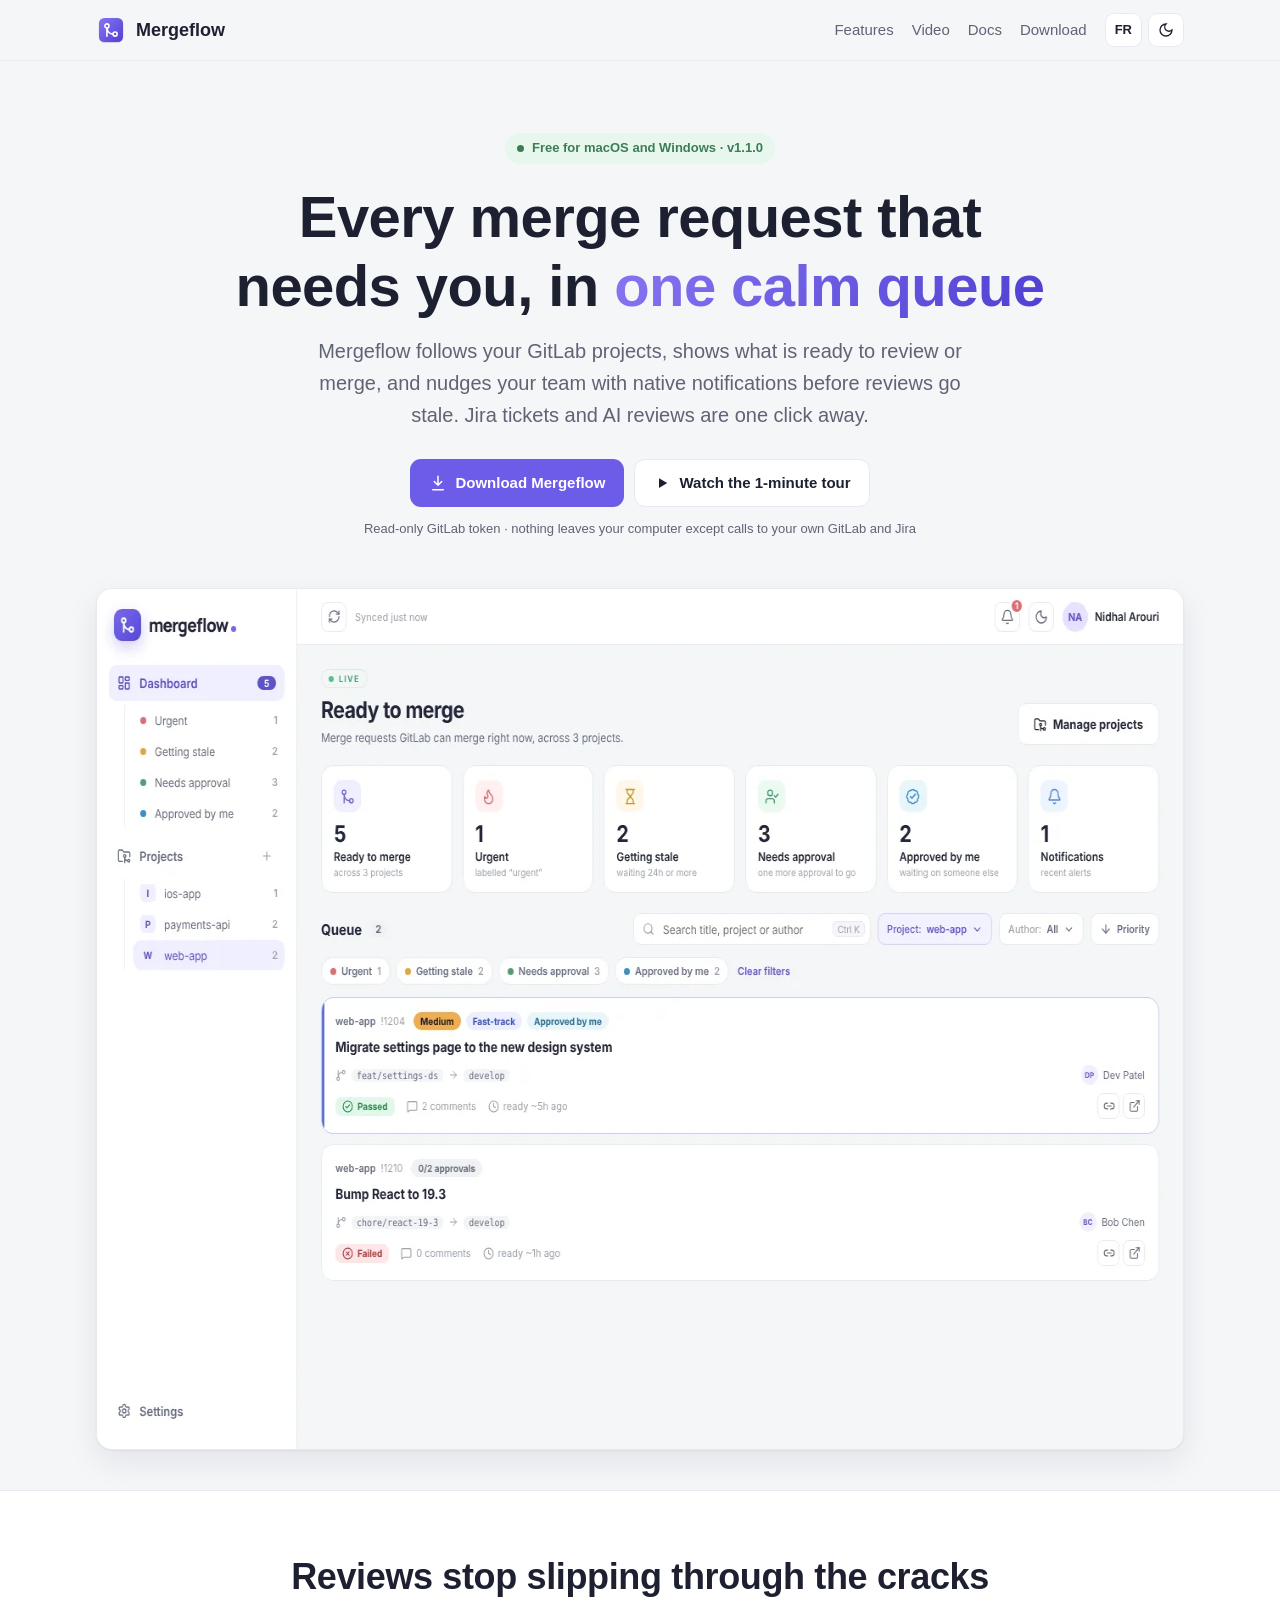
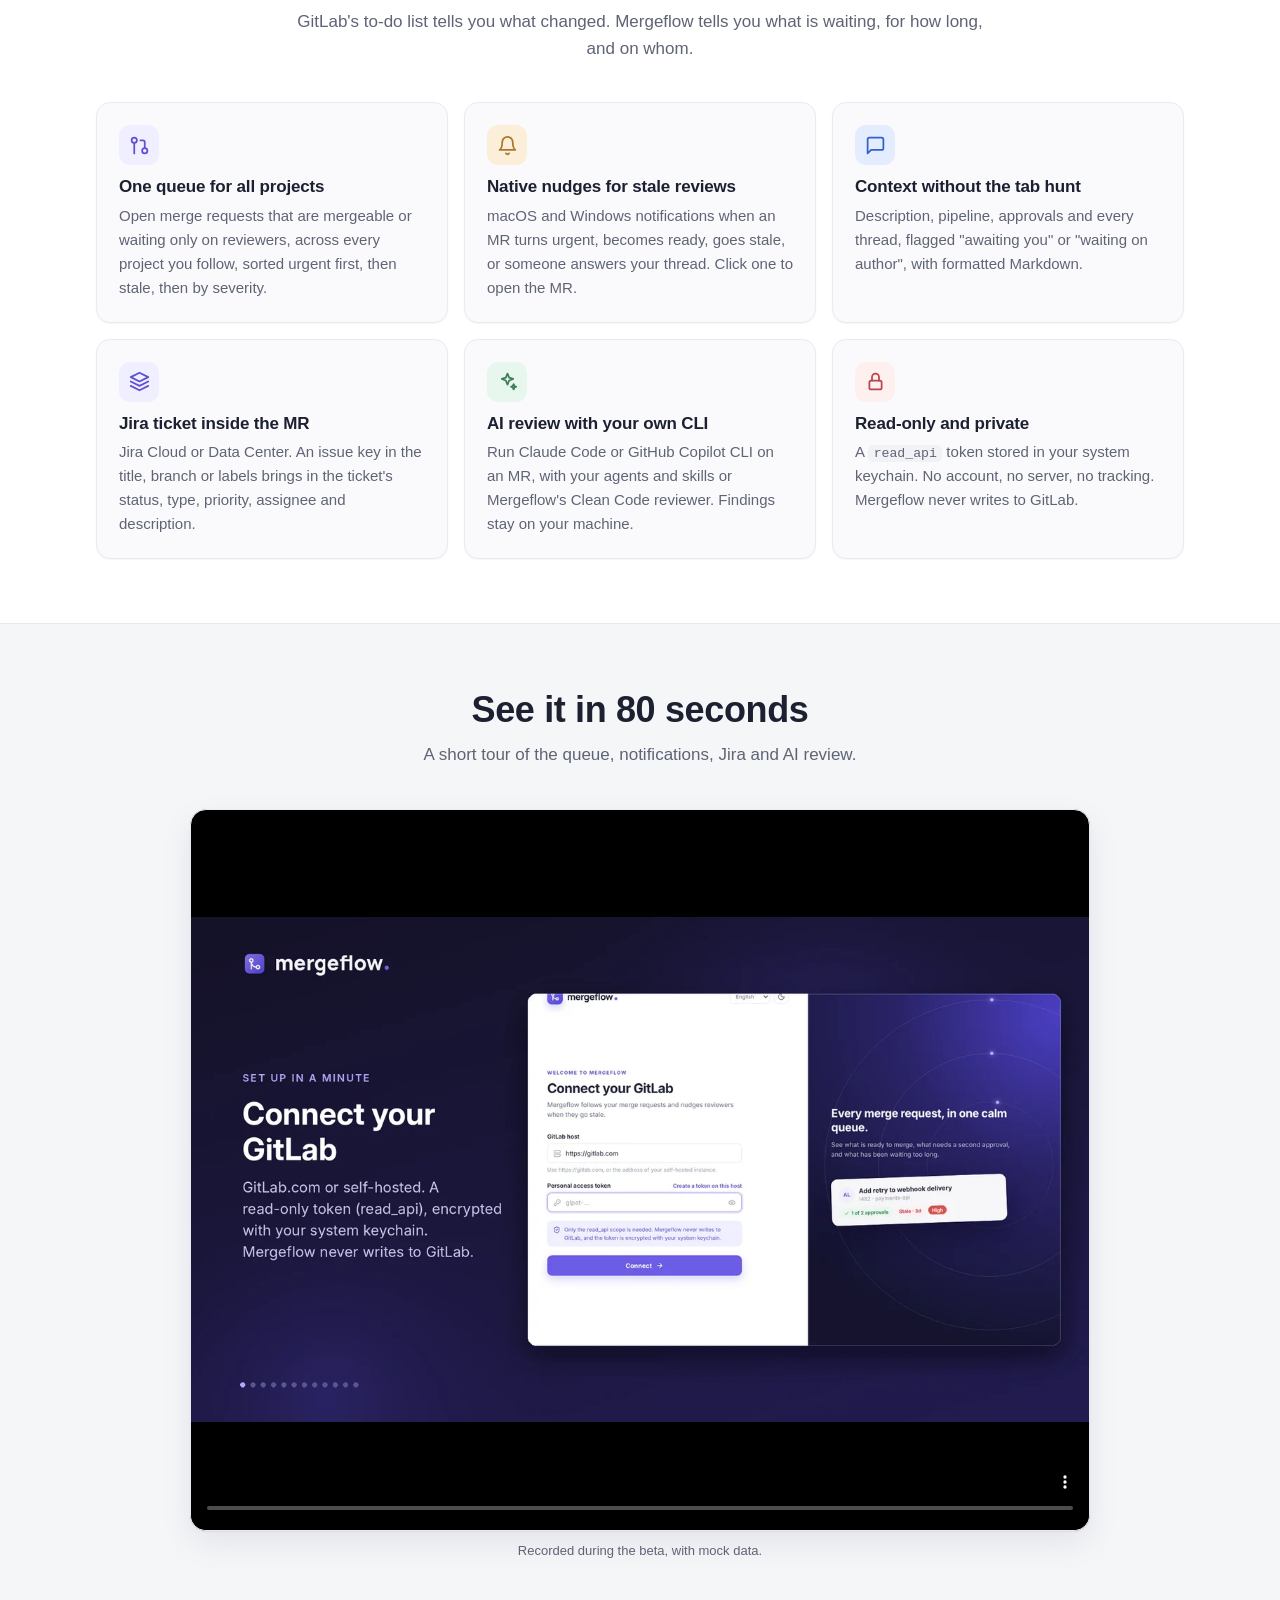
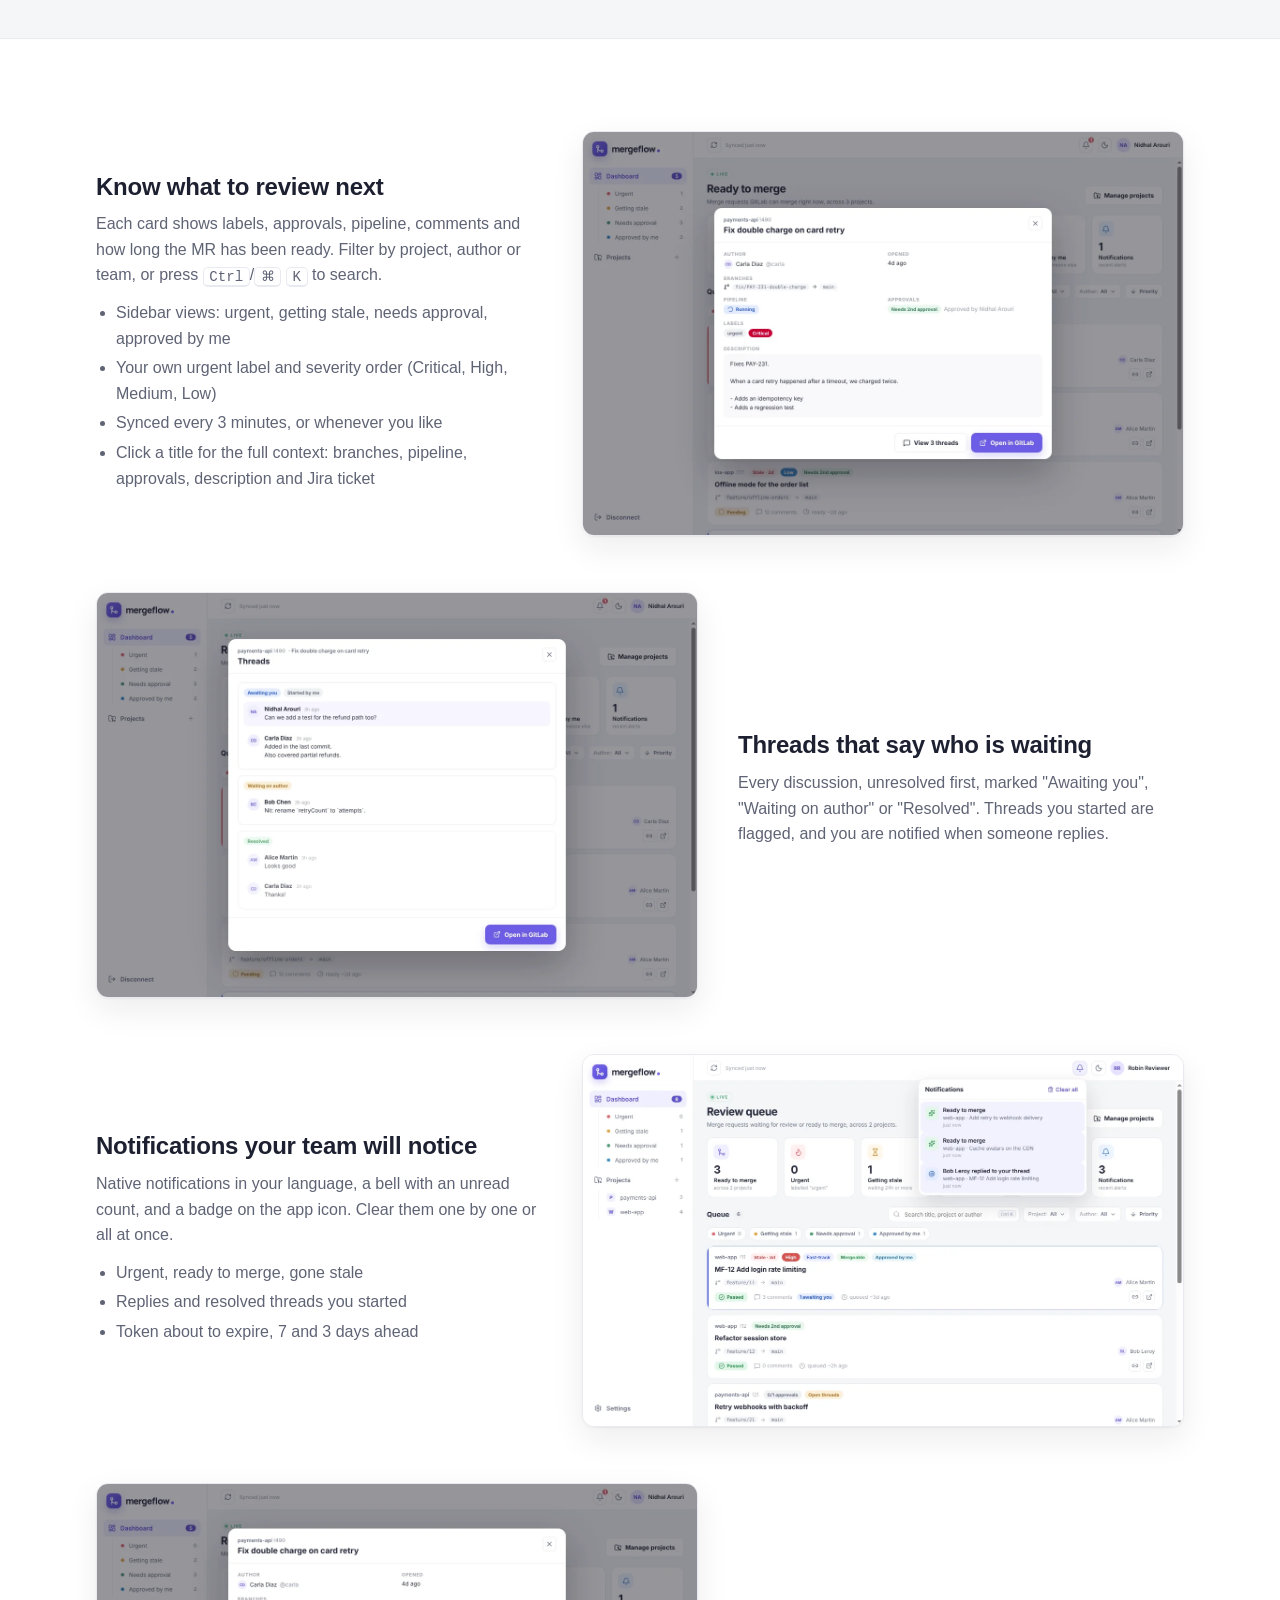
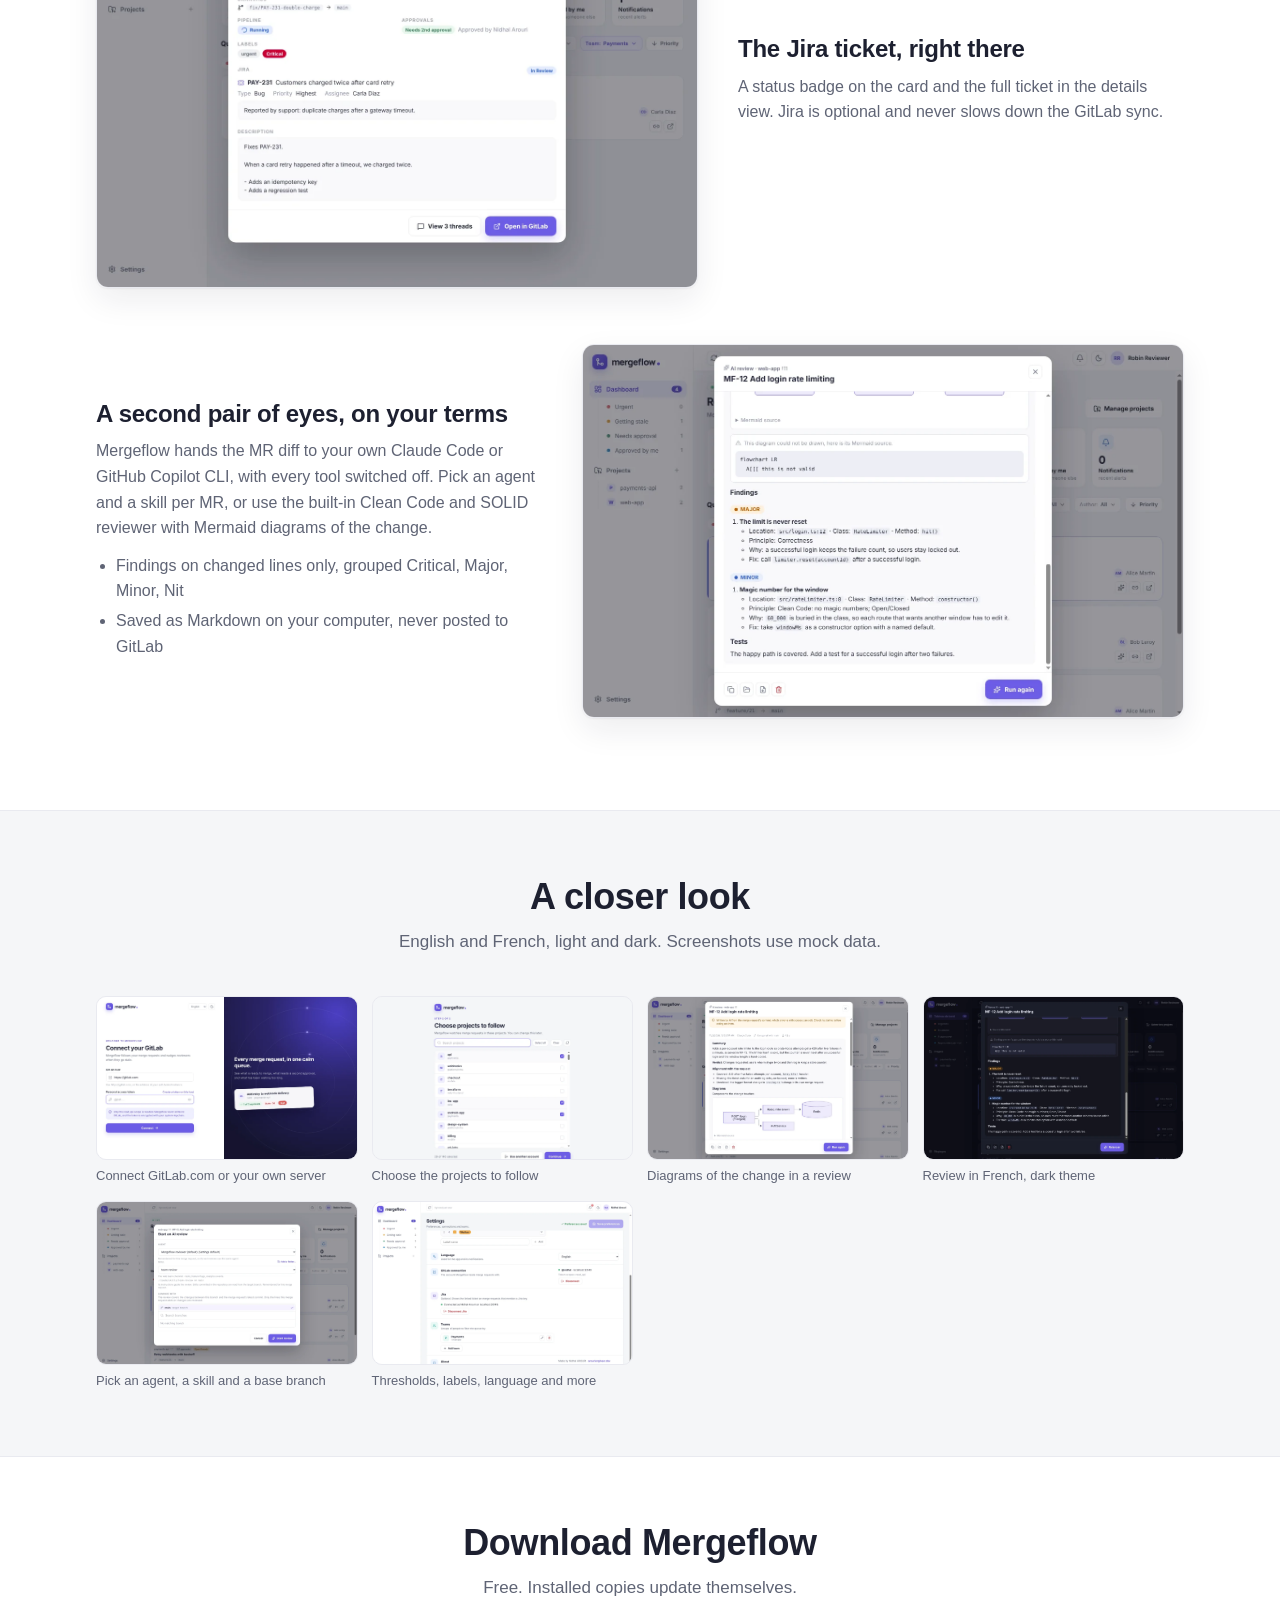
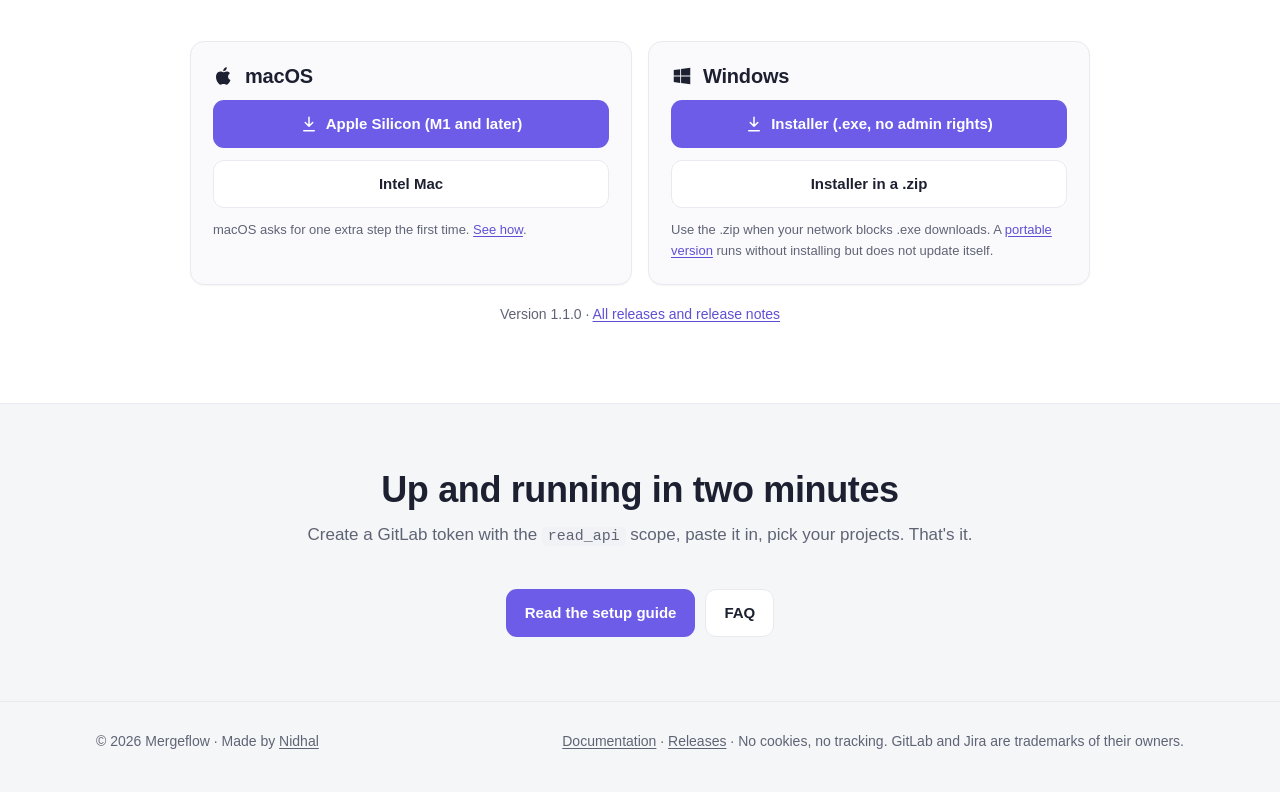
==== site/index.html @ 9be0c027 "Add the Mergeflow website and documentation, published with GitHub Pages Landing page and docs in si" ====
<!doctype html>
<html lang="en" data-lang="en">
<head>
  <meta charset="utf-8">
  <meta name="viewport" content="width=device-width, initial-scale=1">
  <title>Mergeflow: your GitLab merge requests, in one calm queue</title>
  <meta name="title-en" content="Mergeflow: your GitLab merge requests, in one calm queue">
  <meta name="title-fr" content="Mergeflow : vos merge requests GitLab, dans une seule file">
  <meta name="description" content="Mergeflow is a free desktop app for macOS and Windows that shows every GitLab merge request waiting for you, nudges your team about stale reviews with native notifications, shows linked Jira tickets and runs AI reviews with your own Claude Code or GitHub Copilot.">
  <meta name="color-scheme" content="light dark">
  <meta property="og:title" content="Mergeflow">
  <meta property="og:description" content="Every GitLab merge request that needs you, in one calm queue. Native notifications for stale reviews, Jira context and AI review.">
  <meta property="og:type" content="website">
  <meta property="og:image" content="assets/img/poster.webp">
  <link rel="icon" href="assets/img/icon.svg" type="image/svg+xml">
  <link rel="icon" href="assets/img/icon.png" type="image/png">
  <link rel="stylesheet" href="assets/site.css">
  <script src="assets/site.js"></script>
</head>
<body>
<a class="skip" href="#main"><span lang="en">Skip to content</span><span lang="fr">Aller au contenu</span></a>

<header class="top">
  <div class="wrap">
    <a class="brand" href="./"><img src="assets/img/icon.svg" alt="" width="30" height="30">Mergeflow</a>
    <nav class="nav" aria-label="Main">
      <a class="hide-sm" href="#features"><span lang="en">Features</span><span lang="fr">Fonctionnalités</span></a>
      <a class="hide-sm" href="#video"><span lang="en">Video</span><span lang="fr">Vidéo</span></a>
      <a href="docs.html"><span lang="en">Docs</span><span lang="fr">Docs</span></a>
      <a href="#download"><span lang="en">Download</span><span lang="fr">Télécharger</span></a>
      <div class="tools">
        <button class="icon-btn" id="lang-toggle" type="button" title="Français / English"><span lang="en">FR</span><span lang="fr">EN</span></button>
        <button class="icon-btn" id="theme-toggle" type="button" aria-label="Light or dark theme">
          <svg class="theme-light-icon" viewBox="0 0 24 24" fill="none" stroke="currentColor" stroke-width="2" stroke-linecap="round" aria-hidden="true"><path d="M12 3a6 6 0 0 0 9 9 9 9 0 1 1-9-9Z"/></svg>
          <svg class="theme-dark-icon" viewBox="0 0 24 24" fill="none" stroke="currentColor" stroke-width="2" stroke-linecap="round" aria-hidden="true"><circle cx="12" cy="12" r="4"/><path d="M12 2v2M12 20v2M4.9 4.9l1.4 1.4M17.7 17.7l1.4 1.4M2 12h2M20 12h2M6.3 17.7l-1.4 1.4M19.1 4.9l-1.4 1.4"/></svg>
        </button>
      </div>
    </nav>
  </div>
</header>

<main id="main">
  <!-- Hero -->
  <div class="hero">
    <div class="wrap">
      <span class="eyebrow"><span class="dot"></span><span lang="en">Free for macOS and Windows · v1.1.0</span><span lang="fr">Gratuit pour macOS et Windows · v1.1.0</span></span>
      <h1>
        <span lang="en">Every merge request that needs you, in <span class="grad">one calm queue</span></span>
        <span lang="fr">Toutes les merge requests qui vous attendent, dans <span class="grad">une seule file</span></span>
      </h1>
      <p class="lead">
        <span lang="en">Mergeflow follows your GitLab projects, shows what is ready to review or merge, and nudges your team with native notifications before reviews go stale. Jira tickets and AI reviews are one click away.</span>
        <span lang="fr">Mergeflow suit vos projets GitLab, montre ce qui est prêt à relire ou à fusionner, et relance l'équipe par des notifications natives avant qu'une revue ne traîne. Les tickets Jira et les revues IA sont à un clic.</span>
      </p>
      <div class="cta">
        <a class="btn btn-primary" href="#download">
          <svg viewBox="0 0 24 24" fill="none" stroke="currentColor" stroke-width="2" stroke-linecap="round" stroke-linejoin="round" aria-hidden="true"><path d="M12 3v12M7 10l5 5 5-5M5 21h14"/></svg>
          <span lang="en">Download Mergeflow</span><span lang="fr">Télécharger Mergeflow</span>
        </a>
        <a class="btn btn-ghost" href="#video">
          <svg viewBox="0 0 24 24" fill="currentColor" aria-hidden="true"><path d="M8 5.5v13l11-6.5z"/></svg>
          <span lang="en">Watch the 1-minute tour</span><span lang="fr">Voir la visite d'une minute</span>
        </a>
      </div>
      <p class="cta-note"><span lang="en">Read-only GitLab token · nothing leaves your computer except calls to your own GitLab and Jira</span><span lang="fr">Jeton GitLab en lecture seule · rien ne quitte votre ordinateur, sauf les appels à votre GitLab et à votre Jira</span></p>
      <div class="shot">
        <img src="assets/img/sidebar.webp" width="1280" height="860" alt="Mergeflow dashboard: a queue of merge requests with urgent, stale and approval status, filters and a sidebar of projects">
      </div>
    </div>
  </div>

  <!-- Why -->
  <section id="features" class="alt">
    <div class="wrap">
      <div class="section-head">
        <h2><span lang="en">Reviews stop slipping through the cracks</span><span lang="fr">Plus aucune revue n'est oubliée</span></h2>
        <p><span lang="en">GitLab's to-do list tells you what changed. Mergeflow tells you what is waiting, for how long, and on whom.</span><span lang="fr">La liste de tâches de GitLab dit ce qui a changé. Mergeflow dit ce qui attend, depuis combien de temps, et qui doit agir.</span></p>
      </div>
      <div class="grid">
        <div class="card">
          <div class="ico purple"><svg viewBox="0 0 24 24" fill="none" stroke="currentColor" stroke-width="2" stroke-linecap="round" stroke-linejoin="round" aria-hidden="true"><circle cx="6" cy="6" r="3"/><circle cx="18" cy="18" r="3"/><path d="M6 9v12M13 6h3a2 2 0 0 1 2 2v7"/></svg></div>
          <h3><span lang="en">One queue for all projects</span><span lang="fr">Une file pour tous les projets</span></h3>
          <p><span lang="en">Open merge requests that are mergeable or waiting only on reviewers, across every project you follow, sorted urgent first, then stale, then by severity.</span><span lang="fr">Les merge requests ouvertes, fusionnables ou qui n'attendent que des relecteurs, sur tous vos projets, triées : urgentes, puis en retard, puis par gravité.</span></p>
        </div>
        <div class="card">
          <div class="ico amber"><svg viewBox="0 0 24 24" fill="none" stroke="currentColor" stroke-width="2" stroke-linecap="round" stroke-linejoin="round" aria-hidden="true"><path d="M6 8a6 6 0 0 1 12 0c0 7 3 9 3 9H3s3-2 3-9"/><path d="M10.3 21a1.9 1.9 0 0 0 3.4 0"/></svg></div>
          <h3><span lang="en">Native nudges for stale reviews</span><span lang="fr">Des relances natives pour les revues en retard</span></h3>
          <p><span lang="en">macOS and Windows notifications when an MR turns urgent, becomes ready, goes stale, or someone answers your thread. Click one to open the MR.</span><span lang="fr">Des notifications macOS et Windows quand une MR devient urgente, prête, en retard, ou qu'on répond à votre fil. Un clic ouvre la MR.</span></p>
        </div>
        <div class="card">
          <div class="ico blue"><svg viewBox="0 0 24 24" fill="none" stroke="currentColor" stroke-width="2" stroke-linecap="round" stroke-linejoin="round" aria-hidden="true"><path d="M21 15a2 2 0 0 1-2 2H7l-4 4V5a2 2 0 0 1 2-2h14a2 2 0 0 1 2 2z"/></svg></div>
          <h3><span lang="en">Context without the tab hunt</span><span lang="fr">Le contexte, sans chercher l'onglet</span></h3>
          <p><span lang="en">Description, pipeline, approvals and every thread, flagged "awaiting you" or "waiting on author", with formatted Markdown.</span><span lang="fr">Description, pipeline, approbations et chaque fil de discussion, marqué « vous attend » ou « attend l'auteur », avec le Markdown mis en forme.</span></p>
        </div>
        <div class="card">
          <div class="ico purple"><svg viewBox="0 0 24 24" fill="none" stroke="currentColor" stroke-width="2" stroke-linecap="round" stroke-linejoin="round" aria-hidden="true"><path d="M12 2 2 7l10 5 10-5-10-5Z"/><path d="m2 17 10 5 10-5M2 12l10 5 10-5"/></svg></div>
          <h3><span lang="en">Jira ticket inside the MR</span><span lang="fr">Le ticket Jira dans la MR</span></h3>
          <p><span lang="en">Jira Cloud or Data Center. An issue key in the title, branch or labels brings in the ticket's status, type, priority, assignee and description.</span><span lang="fr">Jira Cloud ou Data Center. Une clé de ticket dans le titre, la branche ou les labels affiche son statut, son type, sa priorité, son assigné et sa description.</span></p>
        </div>
        <div class="card">
          <div class="ico green"><svg viewBox="0 0 24 24" fill="none" stroke="currentColor" stroke-width="2" stroke-linecap="round" stroke-linejoin="round" aria-hidden="true"><path d="M12 3l1.9 4.6L18.5 9l-4.6 1.9L12 15.5l-1.9-4.6L5.5 9l4.6-1.4z"/><path d="M19 15l.9 2.1L22 18l-2.1.9L19 21l-.9-2.1L16 18l2.1-.9z"/></svg></div>
          <h3><span lang="en">AI review with your own CLI</span><span lang="fr">Revue IA avec votre propre CLI</span></h3>
          <p><span lang="en">Run Claude Code or GitHub Copilot CLI on an MR, with your agents and skills or Mergeflow's Clean Code reviewer. Findings stay on your machine.</span><span lang="fr">Lancez Claude Code ou GitHub Copilot CLI sur une MR, avec vos agents et vos skills ou le relecteur Clean Code de Mergeflow. Les remarques restent sur votre machine.</span></p>
        </div>
        <div class="card">
          <div class="ico red"><svg viewBox="0 0 24 24" fill="none" stroke="currentColor" stroke-width="2" stroke-linecap="round" stroke-linejoin="round" aria-hidden="true"><rect x="5" y="11" width="14" height="10" rx="2"/><path d="M8 11V7a4 4 0 0 1 8 0v4"/></svg></div>
          <h3><span lang="en">Read-only and private</span><span lang="fr">Lecture seule et privé</span></h3>
          <p><span lang="en">A <code>read_api</code> token stored in your system keychain. No account, no server, no tracking. Mergeflow never writes to GitLab.</span><span lang="fr">Un jeton <code>read_api</code> rangé dans le trousseau du système. Pas de compte, pas de serveur, pas de pistage. Mergeflow n'écrit jamais dans GitLab.</span></p>
        </div>
      </div>
    </div>
  </section>

  <!-- Video -->
  <section id="video">
    <div class="wrap">
      <div class="section-head">
        <h2><span lang="en">See it in 80 seconds</span><span lang="fr">Découvrez-le en 80 secondes</span></h2>
        <p><span lang="en">A short tour of the queue, notifications, Jira and AI review.</span><span lang="fr">Une courte visite de la file, des notifications, de Jira et de la revue IA.</span></p>
      </div>
      <div class="video-box">
        <video lang="en" controls preload="none" playsinline poster="assets/img/poster.webp" width="1280" height="720">
          <source src="assets/video/mergeflow-en.mp4" type="video/mp4">
          Your browser cannot play this video. <a href="assets/video/mergeflow-en.mp4">Download it</a>.
        </video>
        <video lang="fr" controls preload="none" playsinline poster="assets/img/poster.webp" width="1280" height="720">
          <source src="assets/video/mergeflow-fr.mp4" type="video/mp4">
          Votre navigateur ne peut pas lire cette vidéo. <a href="assets/video/mergeflow-fr.mp4">Téléchargez-la</a>.
        </video>
      </div>
      <p class="video-note"><span lang="en">Recorded during the beta, with mock data.</span><span lang="fr">Enregistrée pendant la bêta, avec des données fictives. Voix française entraînée sur le corpus SIWIS (CC BY 4.0).</span></p>
    </div>
  </section>

  <!-- Feature tour -->
  <section class="alt">
    <div class="wrap">
      <div class="feature">
        <div class="feature-text">
          <h3><span lang="en">Know what to review next</span><span lang="fr">Savoir quoi relire ensuite</span></h3>
          <p><span lang="en">Each card shows labels, approvals, pipeline, comments and how long the MR has been ready. Filter by project, author or team, or press <kbd>Ctrl</kbd>/<kbd>⌘</kbd> <kbd>K</kbd> to search.</span><span lang="fr">Chaque carte affiche les labels, les approbations, le pipeline, les commentaires et depuis quand la MR est prête. Filtrez par projet, auteur ou équipe, ou cherchez avec <kbd>Ctrl</kbd>/<kbd>⌘</kbd> <kbd>K</kbd>.</span></p>
          <ul>
            <li><span lang="en">Sidebar views: urgent, getting stale, needs approval, approved by me</span><span lang="fr">Vues : urgentes, bientôt en retard, à approuver, approuvées par moi</span></li>
            <li><span lang="en">Your own urgent label and severity order (Critical, High, Medium, Low)</span><span lang="fr">Votre label d'urgence et votre ordre de gravité (Critical, High, Medium, Low)</span></li>
            <li><span lang="en">Synced every 3 minutes, or whenever you like</span><span lang="fr">Synchronisé toutes les 3 minutes, ou à la demande</span></li>
            <li><span lang="en">Click a title for the full context: branches, pipeline, approvals, description and Jira ticket</span><span lang="fr">Un clic sur le titre affiche tout le contexte : branches, pipeline, approbations, description et ticket Jira</span></li>
          </ul>
        </div>
        <img src="assets/img/details.webp" width="1280" height="860" loading="lazy" alt="Merge request details with author, branches, pipeline, approvals, labels and the linked Jira ticket">
      </div>
      <div class="feature flip">
        <div class="feature-text">
          <h3><span lang="en">Threads that say who is waiting</span><span lang="fr">Des fils qui disent qui attend</span></h3>
          <p><span lang="en">Every discussion, unresolved first, marked "Awaiting you", "Waiting on author" or "Resolved". Threads you started are flagged, and you are notified when someone replies.</span><span lang="fr">Chaque discussion, les non résolues d'abord, marquée « Vous attend », « Attend l'auteur » ou « Résolue ». Les fils que vous avez ouverts sont signalés, et vous êtes prévenu quand quelqu'un répond.</span></p>
        </div>
        <img src="assets/img/threads.webp" width="1280" height="860" loading="lazy" alt="Threads modal listing discussions with their status">
      </div>
      <div class="feature">
        <div class="feature-text">
          <h3><span lang="en">Notifications your team will notice</span><span lang="fr">Des notifications que l'équipe remarque</span></h3>
          <p><span lang="en">Native notifications in your language, a bell with an unread count, and a badge on the app icon. Clear them one by one or all at once.</span><span lang="fr">Des notifications natives dans votre langue, une cloche avec le nombre de non-lues et un badge sur l'icône de l'application. Effacez-les une par une ou toutes d'un coup.</span></p>
          <ul>
            <li><span lang="en">Urgent, ready to merge, gone stale</span><span lang="fr">Urgente, prête à fusionner, en retard</span></li>
            <li><span lang="en">Replies and resolved threads you started</span><span lang="fr">Réponses et résolutions sur vos fils</span></li>
            <li><span lang="en">Token about to expire, 7 and 3 days ahead</span><span lang="fr">Jeton bientôt expiré, 7 et 3 jours avant</span></li>
          </ul>
        </div>
        <img src="assets/img/notifications.webp" width="1280" height="793" loading="lazy" alt="Notification popover with recent events and a Clear all button">
      </div>
      <div class="feature flip">
        <div class="feature-text">
          <h3><span lang="en">The Jira ticket, right there</span><span lang="fr">Le ticket Jira, juste là</span></h3>
          <p><span lang="en">A status badge on the card and the full ticket in the details view. Jira is optional and never slows down the GitLab sync.</span><span lang="fr">Un badge de statut sur la carte et le ticket complet dans le détail. Jira est facultatif et ne ralentit jamais la synchronisation GitLab.</span></p>
        </div>
        <img src="assets/img/jira.webp" width="1280" height="860" loading="lazy" alt="Merge request details with the linked Jira ticket">
      </div>
      <div class="feature">
        <div class="feature-text">
          <h3><span lang="en">A second pair of eyes, on your terms</span><span lang="fr">Un deuxième avis, à vos conditions</span></h3>
          <p><span lang="en">Mergeflow hands the MR diff to your own Claude Code or GitHub Copilot CLI, with every tool switched off. Pick an agent and a skill per MR, or use the built-in Clean Code and SOLID reviewer with Mermaid diagrams of the change.</span><span lang="fr">Mergeflow confie le diff de la MR à votre propre Claude Code ou GitHub Copilot CLI, tous les outils désactivés. Choisissez un agent et un skill par MR, ou le relecteur intégré Clean Code et SOLID, avec des diagrammes Mermaid du changement.</span></p>
          <ul>
            <li><span lang="en">Findings on changed lines only, grouped Critical, Major, Minor, Nit</span><span lang="fr">Remarques sur les lignes modifiées uniquement, classées Critical, Major, Minor, Nit</span></li>
            <li><span lang="en">Saved as Markdown on your computer, never posted to GitLab</span><span lang="fr">Enregistrées en Markdown sur votre ordinateur, jamais publiées dans GitLab</span></li>
          </ul>
        </div>
        <img src="assets/img/review-findings.webp" width="1280" height="793" loading="lazy" alt="AI review viewer with findings grouped by severity">
      </div>
    </div>
  </section>

  <!-- Gallery -->
  <section id="screenshots">
    <div class="wrap">
      <div class="section-head">
        <h2><span lang="en">A closer look</span><span lang="fr">De plus près</span></h2>
        <p><span lang="en">English and French, light and dark. Screenshots use mock data.</span><span lang="fr">En français et en anglais, en clair et en sombre. Les captures utilisent des données fictives.</span></p>
      </div>
      <div class="gallery">
        <figure><a href="assets/img/welcome.webp"><img src="assets/img/welcome.webp" loading="lazy" width="1180" height="780" alt="Welcome page"></a><figcaption><span lang="en">Connect GitLab.com or your own server</span><span lang="fr">Connectez GitLab.com ou votre serveur</span></figcaption></figure>
        <figure><a href="assets/img/projects.webp"><img src="assets/img/projects.webp" loading="lazy" width="1180" height="780" alt="Project chooser"></a><figcaption><span lang="en">Choose the projects to follow</span><span lang="fr">Choisissez les projets à suivre</span></figcaption></figure>
        <figure><a href="assets/img/review-diagrams.webp"><img src="assets/img/review-diagrams.webp" loading="lazy" width="1280" height="793" alt="AI review with Mermaid diagrams"></a><figcaption><span lang="en">Diagrams of the change in a review</span><span lang="fr">Diagrammes du changement dans une revue</span></figcaption></figure>
        <figure><a href="assets/img/review-dark-fr.webp"><img src="assets/img/review-dark-fr.webp" loading="lazy" width="1280" height="793" alt="AI review in French, dark theme"></a><figcaption><span lang="en">Review in French, dark theme</span><span lang="fr">Revue en français, thème sombre</span></figcaption></figure>
        <figure><a href="assets/img/ai-start.webp"><img src="assets/img/ai-start.webp" loading="lazy" width="1280" height="820" alt="Start an AI review: pick agent, skill and base branch"></a><figcaption><span lang="en">Pick an agent, a skill and a base branch</span><span lang="fr">Choisissez un agent, un skill et une branche de base</span></figcaption></figure>
        <figure><a href="assets/img/settings.webp"><img src="assets/img/settings.webp" loading="lazy" width="1280" height="860" alt="Settings"></a><figcaption><span lang="en">Thresholds, labels, language and more</span><span lang="fr">Seuils, labels, langue et plus</span></figcaption></figure>
      </div>
    </div>
  </section>

  <!-- Download -->
  <section id="download" class="alt">
    <div class="wrap">
      <div class="section-head">
        <h2><span lang="en">Download Mergeflow</span><span lang="fr">Télécharger Mergeflow</span></h2>
        <p><span lang="en">Free. Installed copies update themselves.</span><span lang="fr">Gratuit. Les copies installées se mettent à jour toutes seules.</span></p>
      </div>
      <div class="dl-grid">
        <div class="card dl" data-os="mac">
          <h3><svg viewBox="0 0 24 24" fill="currentColor" aria-hidden="true"><path d="M16.4 12.6c0-2.4 2-3.6 2.1-3.7-1.1-1.7-2.9-1.9-3.5-1.9-1.5-.2-2.9.9-3.7.9-.8 0-1.9-.8-3.2-.8-1.6 0-3.1 1-4 2.4-1.7 3-.4 7.3 1.2 9.7.8 1.2 1.8 2.5 3 2.4 1.2 0 1.7-.8 3.2-.8s1.9.8 3.2.8c1.3 0 2.2-1.2 3-2.4.9-1.4 1.3-2.7 1.3-2.8 0 0-2.6-1-2.6-3.8ZM14 5.4c.7-.8 1.1-1.9 1-3-.9 0-2.1.6-2.8 1.4-.6.7-1.2 1.8-1 2.9 1.1.1 2.1-.5 2.8-1.3Z"/></svg>macOS <span class="badge"><span lang="en">Your system</span><span lang="fr">Votre système</span></span></h3>
          <a class="btn btn-primary" href="https://github.com/Iruora/mergeflow-releases/releases/download/v1.1.0/Mergeflow-1.1.0-arm64.dmg"><svg viewBox="0 0 24 24" fill="none" stroke="currentColor" stroke-width="2" stroke-linecap="round" stroke-linejoin="round" aria-hidden="true"><path d="M12 3v12M7 10l5 5 5-5M5 21h14"/></svg><span lang="en">Apple Silicon (M1 and later)</span><span lang="fr">Apple Silicon (M1 et suivants)</span></a>
          <a class="btn btn-ghost" href="https://github.com/Iruora/mergeflow-releases/releases/download/v1.1.0/Mergeflow-1.1.0-x64.dmg"><span lang="en">Intel Mac</span><span lang="fr">Mac Intel</span></a>
          <small><span lang="en">macOS asks for one extra step the first time. <a href="docs.html#install-mac">See how</a>.</span><span lang="fr">macOS demande une étape de plus la première fois. <a href="docs.html#install-mac">Voir comment</a>.</span></small>
        </div>
        <div class="card dl" data-os="win">
          <h3><svg viewBox="0 0 24 24" fill="currentColor" aria-hidden="true"><path d="M3 5.5 10 4.5v7H3zM11 4.3 21 3v8.5H11zM3 12.5h7v7l-7-1zM11 12.5h10V21l-10-1.4z"/></svg>Windows <span class="badge"><span lang="en">Your system</span><span lang="fr">Votre système</span></span></h3>
          <a class="btn btn-primary" href="https://github.com/Iruora/mergeflow-releases/releases/download/v1.1.0/Mergeflow-Setup-1.1.0.exe"><svg viewBox="0 0 24 24" fill="none" stroke="currentColor" stroke-width="2" stroke-linecap="round" stroke-linejoin="round" aria-hidden="true"><path d="M12 3v12M7 10l5 5 5-5M5 21h14"/></svg><span lang="en">Installer (.exe, no admin rights)</span><span lang="fr">Installeur (.exe, sans droits admin)</span></a>
          <a class="btn btn-ghost" href="https://github.com/Iruora/mergeflow-releases/releases/download/v1.1.0/Mergeflow-Setup-1.1.0.zip"><span lang="en">Installer in a .zip</span><span lang="fr">Installeur dans un .zip</span></a>
          <small><span lang="en">Use the .zip when your network blocks .exe downloads. A <a href="https://github.com/Iruora/mergeflow-releases/releases/download/v1.1.0/Mergeflow-1.1.0-win.zip">portable version</a> runs without installing but does not update itself.</span><span lang="fr">Prenez le .zip si votre réseau bloque les .exe. Une <a href="https://github.com/Iruora/mergeflow-releases/releases/download/v1.1.0/Mergeflow-1.1.0-win.zip">version portable</a> se lance sans installation, mais ne se met pas à jour.</span></small>
        </div>
      </div>
      <p class="version-line"><span lang="en">Version 1.1.0 ·</span><span lang="fr">Version 1.1.0 ·</span> <a href="https://github.com/Iruora/mergeflow-releases/releases"><span lang="en">All releases and release notes</span><span lang="fr">Toutes les versions</span></a></p>
    </div>
  </section>

  <!-- Docs teaser -->
  <section>
    <div class="wrap">
      <div class="section-head">
        <h2><span lang="en">Up and running in two minutes</span><span lang="fr">Prêt en deux minutes</span></h2>
        <p><span lang="en">Create a GitLab token with the <code>read_api</code> scope, paste it in, pick your projects. That's it.</span><span lang="fr">Créez un jeton GitLab avec le scope <code>read_api</code>, collez-le, choisissez vos projets. C'est tout.</span></p>
      </div>
      <div class="cta">
        <a class="btn btn-primary" href="docs.html#gitlab"><span lang="en">Read the setup guide</span><span lang="fr">Lire le guide d'installation</span></a>
        <a class="btn btn-ghost" href="docs.html#faq"><span lang="en">FAQ</span><span lang="fr">FAQ</span></a>
      </div>
    </div>
  </section>
</main>

<footer>
  <div class="wrap">
    <span>© <span id="year">2026</span> Mergeflow · <span lang="en">Made by</span><span lang="fr">Créé par</span> <a href="https://arouriengineer.dev">Nidhal</a></span>
    <span><a href="docs.html"><span lang="en">Documentation</span><span lang="fr">Documentation</span></a> · <a href="https://github.com/Iruora/mergeflow-releases/releases">Releases</a> · <span lang="en">No cookies, no tracking.</span><span lang="fr">Ni cookies, ni pistage.</span> <span lang="en">GitLab and Jira are trademarks of their owners.</span><span lang="fr">GitLab et Jira sont des marques de leurs propriétaires.</span></span>
  </div>
</footer>
</body>
</html>
---- site/assets/site.css ----
/* Mergeflow site. Colours follow the app's palette (spec section 4). */
:root {
  --bg: #f5f6f8;
  --surface: #ffffff;
  --surface-2: #fafafd;
  --text: #1d2030;
  --muted: #5f6475;
  --border: #e9eaf0;
  --brand: #6d5ce7;
  --brand-hover: #5c4bd6;
  --brand-soft: #f0efff;
  --brand-text: #5e50d3;
  --green: #3c7d57;
  --green-soft: #e8f7ee;
  --red: #b7474c;
  --red-soft: #fff0f0;
  --amber: #a8782c;
  --amber-soft: #fcefd9;
  --blue: #3161cc;
  --blue-soft: #e4ecff;
  --code-bg: #f1f2f6;
  --shadow: 0 1px 2px rgba(23, 26, 45, 0.05), 0 12px 32px rgba(23, 26, 45, 0.08);
  --radius: 14px;
  color-scheme: light;
}
@media (prefers-color-scheme: dark) {
  :root:not([data-theme="light"]) {
    --bg: #12131a;
    --surface: #1b1d27;
    --surface-2: #20222e;
    --text: #e8e9f0;
    --muted: #a3a7b8;
    --border: #2c2f3d;
    --brand: #7d6ef0;
    --brand-hover: #8e81f4;
    --brand-soft: #2a2550;
    --brand-text: #b3a9ff;
    --green: #7fd1a0;
    --green-soft: #1d3428;
    --red: #f19ca0;
    --red-soft: #3a2024;
    --amber: #f0c27a;
    --amber-soft: #3a2f1c;
    --blue: #9db6ff;
    --blue-soft: #1f2a48;
    --code-bg: #242735;
    --shadow: 0 1px 2px rgba(0, 0, 0, 0.3), 0 12px 32px rgba(0, 0, 0, 0.35);
    color-scheme: dark;
  }
}
:root[data-theme="dark"] {
  --bg: #12131a;
  --surface: #1b1d27;
  --surface-2: #20222e;
  --text: #e8e9f0;
  --muted: #a3a7b8;
  --border: #2c2f3d;
  --brand: #7d6ef0;
  --brand-hover: #8e81f4;
  --brand-soft: #2a2550;
  --brand-text: #b3a9ff;
  --green: #7fd1a0;
  --green-soft: #1d3428;
  --red: #f19ca0;
  --red-soft: #3a2024;
  --amber: #f0c27a;
  --amber-soft: #3a2f1c;
  --blue: #9db6ff;
  --blue-soft: #1f2a48;
  --code-bg: #242735;
  --shadow: 0 1px 2px rgba(0, 0, 0, 0.3), 0 12px 32px rgba(0, 0, 0, 0.35);
  color-scheme: dark;
}

/* Language switch: every text exists twice, the inactive one is hidden. */
html[data-lang="en"] [lang="fr"],
html[data-lang="fr"] [lang="en"] { display: none !important; }

* { box-sizing: border-box; }
html { scroll-behavior: smooth; -webkit-text-size-adjust: 100%; }
@media (prefers-reduced-motion: reduce) { html { scroll-behavior: auto; } }
body {
  margin: 0;
  background: var(--bg);
  color: var(--text);
  font-family: -apple-system, BlinkMacSystemFont, "Segoe UI", Roboto, "Helvetica Neue", Arial, sans-serif;
  font-size: 16px;
  line-height: 1.6;
  -webkit-font-smoothing: antialiased;
}
img, video { max-width: 100%; display: block; }
a { color: var(--brand-text); text-underline-offset: 2px; }
a:hover { color: var(--brand); }
code, kbd, pre { font-family: ui-monospace, SFMono-Regular, Menlo, Consolas, monospace; font-size: 0.88em; }
code { background: var(--code-bg); padding: 0.1em 0.4em; border-radius: 5px; overflow-wrap: anywhere; }
pre { background: var(--code-bg); padding: 14px 16px; border-radius: 10px; overflow-x: auto; line-height: 1.5; }
pre code { background: none; padding: 0; }
kbd { border: 1px solid var(--border); border-bottom-width: 2px; border-radius: 5px; padding: 0.05em 0.4em; background: var(--surface); }
h1, h2, h3 { line-height: 1.2; letter-spacing: -0.01em; }
.wrap { max-width: 1120px; margin: 0 auto; padding: 0 16px; }
.skip { position: absolute; left: -999px; }
.skip:focus { left: 16px; top: 8px; z-index: 50; background: var(--surface); padding: 6px 10px; border-radius: 8px; }

/* Header */
.top {
  position: sticky; top: 0; z-index: 20;
  background: color-mix(in srgb, var(--bg) 85%, transparent);
  backdrop-filter: saturate(1.4) blur(10px);
  -webkit-backdrop-filter: saturate(1.4) blur(10px);
  border-bottom: 1px solid var(--border);
}
.top .wrap { display: flex; align-items: center; gap: 18px; height: 60px; }
.brand { display: flex; align-items: center; gap: 10px; font-weight: 800; font-size: 18px; color: var(--text); text-decoration: none; }
.brand img { width: 30px; height: 30px; }
.nav { display: flex; gap: 18px; margin-left: auto; align-items: center; }
.nav a { color: var(--muted); text-decoration: none; font-size: 15px; }
.nav a:hover, .nav a[aria-current="page"] { color: var(--text); }
.tools { display: flex; gap: 6px; }
.icon-btn {
  border: 1px solid var(--border); background: var(--surface); color: var(--text);
  height: 34px; min-width: 34px; padding: 0 9px; border-radius: 9px; cursor: pointer;
  font: inherit; font-size: 13px; font-weight: 600; display: inline-flex; align-items: center; justify-content: center;
}
.icon-btn:hover { border-color: var(--brand); }
.icon-btn svg { width: 16px; height: 16px; }
.theme-dark-icon { display: none; }
:root[data-theme="dark"] .theme-dark-icon { display: block; }
:root[data-theme="dark"] .theme-light-icon { display: none; }
@media (prefers-color-scheme: dark) {
  :root:not([data-theme="light"]) .theme-dark-icon { display: block; }
  :root:not([data-theme="light"]) .theme-light-icon { display: none; }
}
@media (max-width: 720px) {
  .nav .hide-sm { display: none; }
  .nav { gap: 12px; }
}

/* Buttons */
.btn {
  display: inline-flex; align-items: center; gap: 8px;
  padding: 11px 18px; border-radius: 11px; font-weight: 650; font-size: 15px;
  text-decoration: none; border: 1px solid transparent; cursor: pointer;
}
.btn svg { width: 18px; height: 18px; flex: none; }
.btn-primary { background: var(--brand); color: #fff; }
.btn-primary:hover { background: var(--brand-hover); color: #fff; }
.btn-ghost { background: var(--surface); color: var(--text); border-color: var(--border); }
.btn-ghost:hover { border-color: var(--brand); color: var(--text); }

/* Hero */
.hero { padding: 72px 0 40px; text-align: center; }
.eyebrow {
  display: inline-flex; gap: 8px; align-items: center;
  font-size: 13px; font-weight: 650; color: var(--green);
  background: var(--green-soft); padding: 5px 12px; border-radius: 999px;
}
.eyebrow .dot { width: 7px; height: 7px; border-radius: 50%; background: currentColor; }
.hero h1 { font-size: clamp(34px, 6vw, 58px); font-weight: 800; margin: 18px auto 14px; max-width: 820px; }
.hero h1 .grad { background: linear-gradient(120deg, #8676f2, #5040d2); -webkit-background-clip: text; background-clip: text; color: transparent; }
:root[data-theme="dark"] .hero h1 .grad { background-image: linear-gradient(120deg, #b3a9ff, #7d6ef0); }
@media (prefers-color-scheme: dark) { :root:not([data-theme="light"]) .hero h1 .grad { background-image: linear-gradient(120deg, #b3a9ff, #7d6ef0); } }
.hero p.lead { font-size: clamp(17px, 2.2vw, 20px); color: var(--muted); max-width: 680px; margin: 0 auto 28px; }
.cta { display: flex; gap: 10px; justify-content: center; flex-wrap: wrap; }
.cta-note { color: var(--muted); font-size: 13px; margin-top: 12px; }
.shot {
  margin: 48px auto 0; border-radius: 16px; overflow: hidden;
  border: 1px solid var(--border); box-shadow: var(--shadow); background: var(--surface);
}

/* Sections */
section { padding: 64px 0; }
.section-head { text-align: center; max-width: 700px; margin: 0 auto 40px; }
.section-head h2 { font-size: clamp(26px, 4vw, 36px); margin: 0 0 10px; font-weight: 800; }
.section-head p { color: var(--muted); margin: 0; font-size: 17px; }
.alt { background: var(--surface); border-top: 1px solid var(--border); border-bottom: 1px solid var(--border); }

.video-box { max-width: 900px; margin: 0 auto; border-radius: 16px; overflow: hidden; box-shadow: var(--shadow); border: 1px solid var(--border); background: #000; }
.video-box video { width: 100%; aspect-ratio: 16 / 9; }
.video-note { text-align: center; color: var(--muted); font-size: 13px; margin-top: 10px; }

.grid { display: grid; gap: 16px; grid-template-columns: repeat(auto-fill, minmax(min(100%, 300px), 1fr)); }
.card {
  background: var(--surface); border: 1px solid var(--border); border-radius: var(--radius);
  padding: 22px; box-shadow: 0 1px 2px rgba(23, 26, 45, 0.04);
}
.alt .card { background: var(--surface-2); }
.card h3 { margin: 12px 0 6px; font-size: 17px; }
.card p { margin: 0; color: var(--muted); font-size: 15px; }
.ico { width: 40px; height: 40px; border-radius: 11px; display: grid; place-items: center; }
.ico svg { width: 21px; height: 21px; }
.ico.purple { background: var(--brand-soft); color: var(--brand-text); }
.ico.green { background: var(--green-soft); color: var(--green); }
.ico.red { background: var(--red-soft); color: var(--red); }
.ico.amber { background: var(--amber-soft); color: var(--amber); }
.ico.blue { background: var(--blue-soft); color: var(--blue); }

.feature { display: grid; grid-template-columns: 1fr 1.35fr; gap: 40px; align-items: center; padding: 28px 0; }
.feature.flip { grid-template-columns: 1.35fr 1fr; }
.feature.flip .feature-text { order: 2; }
.feature h3 { font-size: 24px; margin: 0 0 10px; font-weight: 800; }
.feature p { color: var(--muted); margin: 0 0 12px; }
.feature ul { margin: 0; padding-left: 20px; color: var(--muted); }
.feature li { margin: 4px 0; }
.feature img { border-radius: 12px; border: 1px solid var(--border); box-shadow: var(--shadow); width: 100%; height: auto; }
@media (max-width: 860px) {
  .feature, .feature.flip { grid-template-columns: 1fr; gap: 20px; }
  .feature.flip .feature-text { order: 0; }
}

/* Gallery */
.gallery { display: grid; gap: 14px; grid-template-columns: repeat(auto-fill, minmax(min(100%, 260px), 1fr)); }
.gallery figure { margin: 0; }
.gallery a { display: block; border-radius: 10px; overflow: hidden; border: 1px solid var(--border); }
.gallery img { width: 100%; height: auto; aspect-ratio: 16 / 10; object-fit: cover; object-position: top left; transition: transform 0.2s; }
.gallery a:hover img { transform: scale(1.02); }
.gallery figcaption { font-size: 13px; color: var(--muted); margin-top: 6px; }

/* Downloads */
.dl-grid { display: grid; gap: 16px; grid-template-columns: repeat(auto-fit, minmax(min(100%, 320px), 1fr)); max-width: 900px; margin: 0 auto; }
.dl { display: flex; flex-direction: column; gap: 12px; }
.dl h3 { margin: 0; display: flex; align-items: center; gap: 10px; font-size: 20px; }
.dl h3 svg { width: 22px; height: 22px; }
.dl .btn { justify-content: center; }
.dl small { color: var(--muted); font-size: 13px; }
.dl.is-recommended { border-color: var(--brand); box-shadow: 0 0 0 3px var(--brand-soft); }
.badge { font-size: 12px; font-weight: 650; color: var(--brand-text); background: var(--brand-soft); padding: 2px 8px; border-radius: 999px; display: none; }
.is-recommended .badge { display: inline-block; }
.version-line { text-align: center; color: var(--muted); font-size: 14px; margin-top: 18px; }

.note {
  border-left: 4px solid var(--brand); background: var(--brand-soft);
  padding: 12px 16px; border-radius: 0 10px 10px 0; margin: 16px 0;
}
.note.warn { border-color: var(--amber); background: var(--amber-soft); }
.note p { margin: 0; }
.note p + p { margin-top: 6px; }

/* Footer */
footer { border-top: 1px solid var(--border); padding: 28px 0 40px; color: var(--muted); font-size: 14px; }
footer .wrap { display: flex; gap: 16px; flex-wrap: wrap; justify-content: space-between; }
footer a { color: var(--muted); }

/* Docs */
.docs { display: grid; grid-template-columns: 240px minmax(0, 1fr); gap: 40px; padding-top: 32px; padding-bottom: 64px; }
.toc { position: sticky; top: 80px; align-self: start; max-height: calc(100vh - 100px); overflow-y: auto; font-size: 14px; }
.toc ol { list-style: none; padding: 0; margin: 0; }
.toc a { display: block; padding: 5px 10px; border-radius: 8px; color: var(--muted); text-decoration: none; }
.toc a:hover { background: var(--surface); color: var(--text); }
.toc a.active { background: var(--brand-soft); color: var(--brand-text); font-weight: 600; }
.toc-title { font-weight: 700; font-size: 12px; text-transform: uppercase; letter-spacing: 0.06em; color: var(--muted); margin: 0 10px 8px; }
.doc { min-width: 0; }
.doc h1 { font-size: clamp(30px, 4vw, 40px); margin: 0 0 8px; font-weight: 800; }
.doc > .lead { color: var(--muted); font-size: 18px; margin: 0 0 24px; }
.doc section { padding: 28px 0 8px; border-top: 1px solid var(--border); scroll-margin-top: 70px; }
.doc section:first-of-type { border-top: 0; }
.doc h2 { font-size: 26px; margin: 0 0 12px; font-weight: 800; }
.doc h3 { font-size: 18px; margin: 24px 0 8px; scroll-margin-top: 70px; }
.doc p, .doc li { max-width: 760px; }
.doc li { margin: 4px 0; }
.doc figure { margin: 18px 0; }
.doc figure img { border-radius: 12px; border: 1px solid var(--border); box-shadow: var(--shadow); width: 100%; height: auto; }
.doc figcaption { font-size: 13px; color: var(--muted); margin-top: 8px; }
.table-wrap { overflow-x: auto; margin: 14px 0; }
table { border-collapse: collapse; width: 100%; font-size: 15px; background: var(--surface); border-radius: 10px; overflow: hidden; }
th, td { text-align: left; padding: 9px 12px; border-bottom: 1px solid var(--border); vertical-align: top; }
th { background: var(--surface-2); font-size: 13px; text-transform: uppercase; letter-spacing: 0.04em; color: var(--muted); }
tr:last-child td { border-bottom: 0; }
details { background: var(--surface); border: 1px solid var(--border); border-radius: 12px; padding: 12px 16px; margin: 10px 0; max-width: 820px; }
details summary { cursor: pointer; font-weight: 650; }
details[open] summary { margin-bottom: 8px; }
details p:last-child { margin-bottom: 0; }
@media (max-width: 900px) {
  .docs { grid-template-columns: 1fr; gap: 16px; }
  .toc { position: static; max-height: none; background: var(--surface); border: 1px solid var(--border); border-radius: 12px; padding: 12px; }
  .toc ol { display: flex; flex-wrap: wrap; gap: 4px; }
}
@media (max-width: 420px) {
  .top .wrap { gap: 10px; }
  .nav { gap: 10px; }
  .nav a { font-size: 14px; }
}
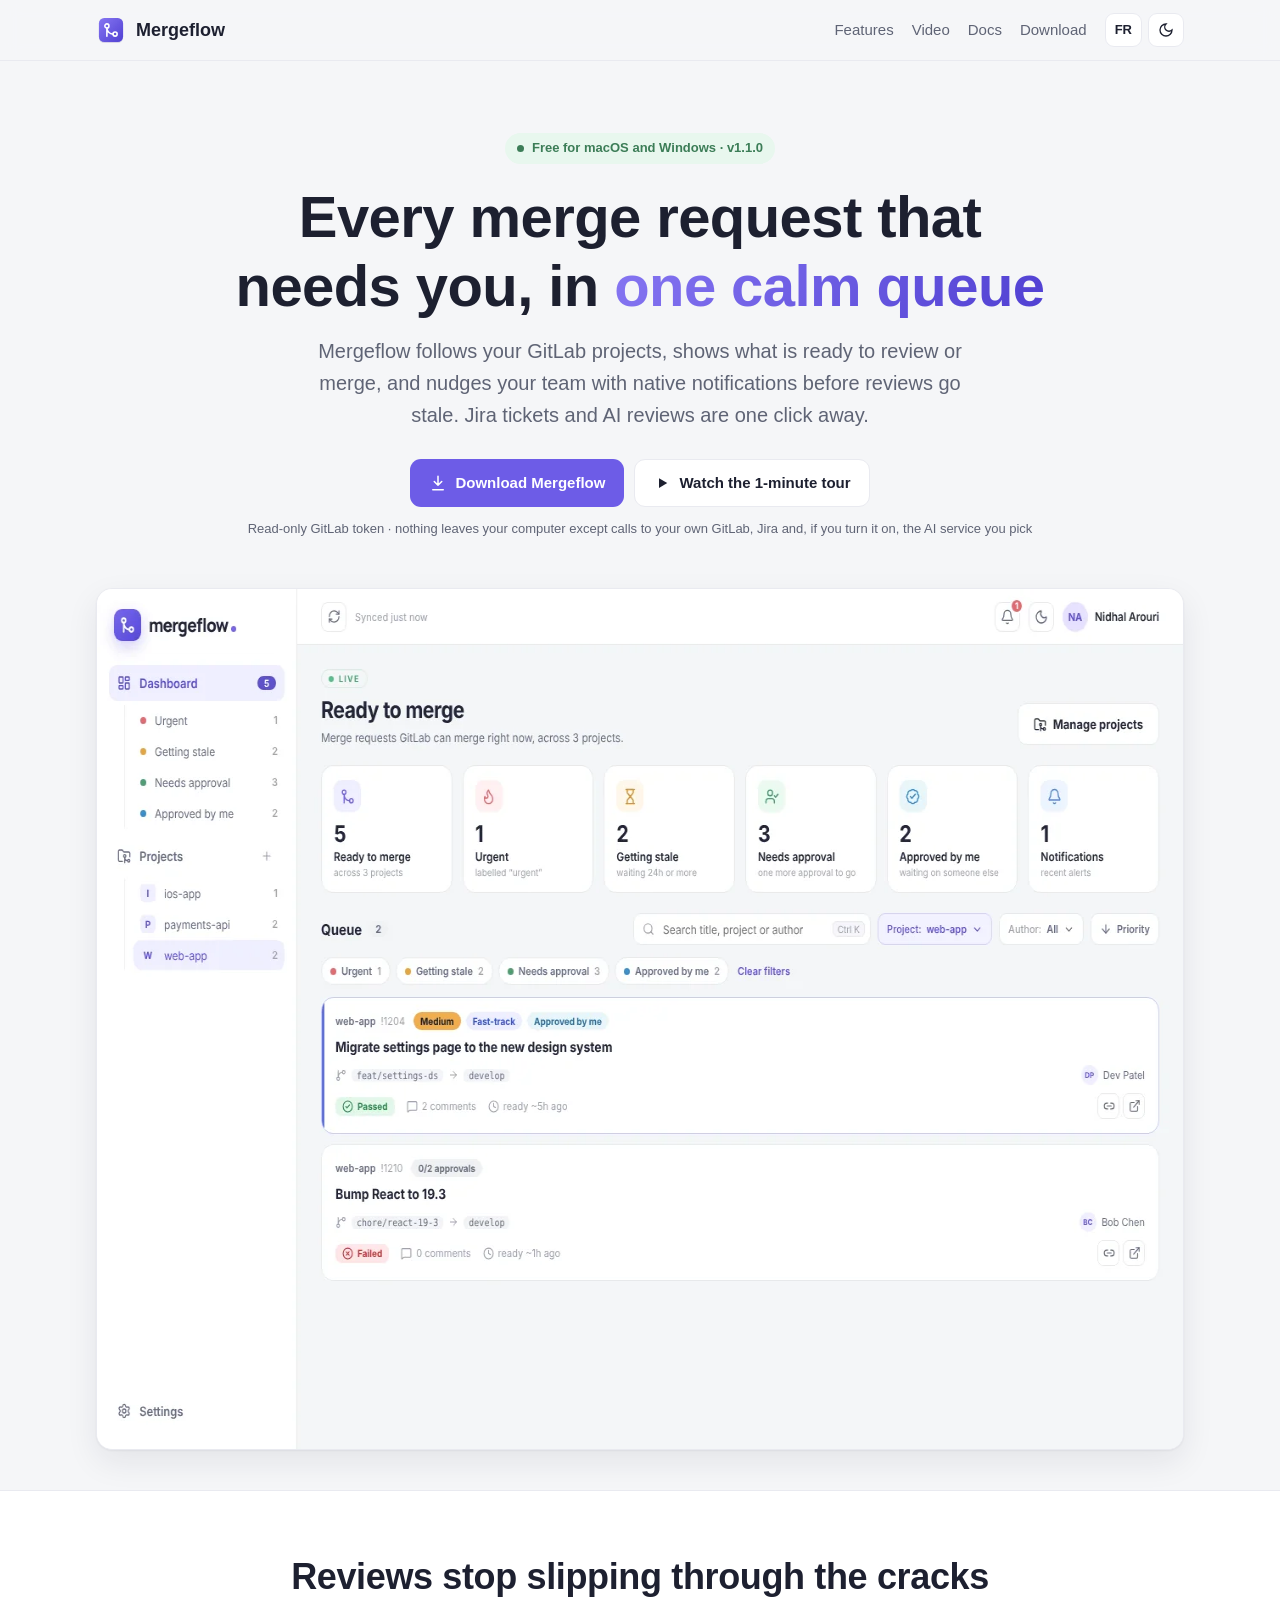
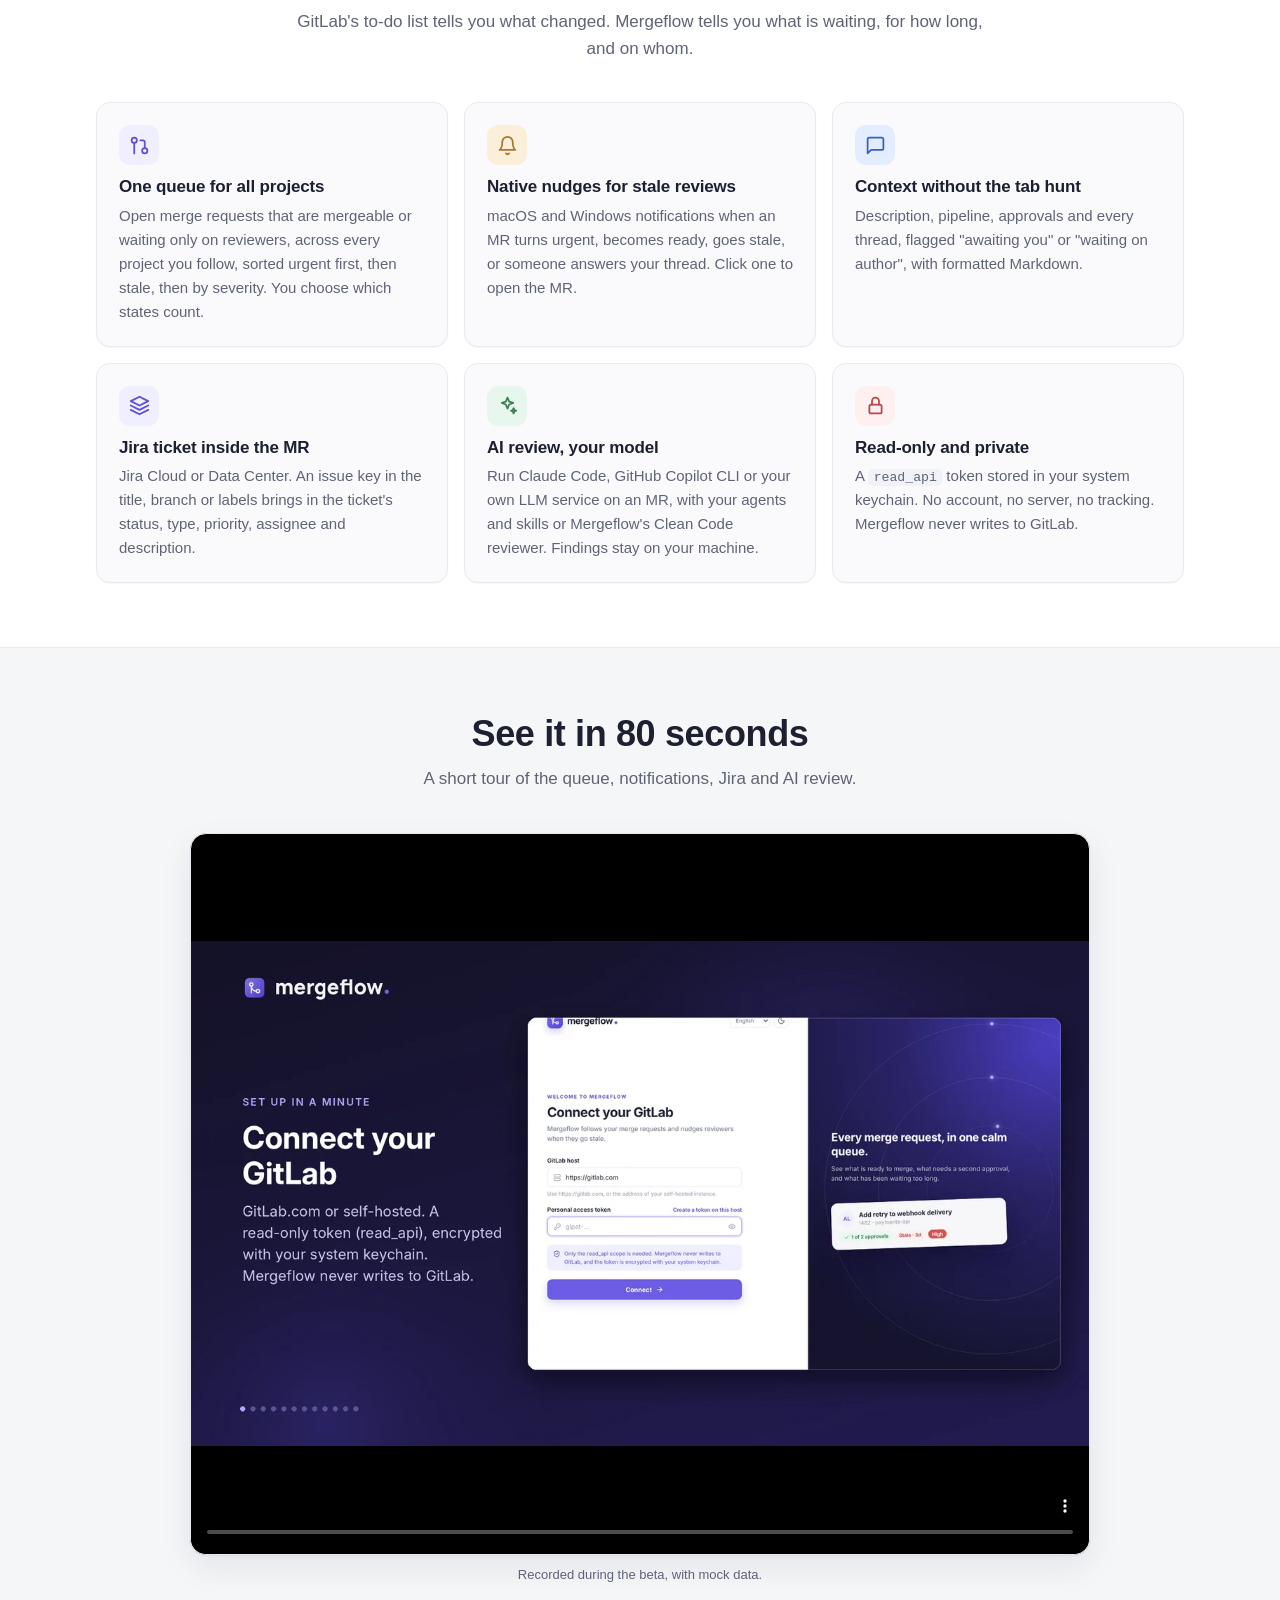
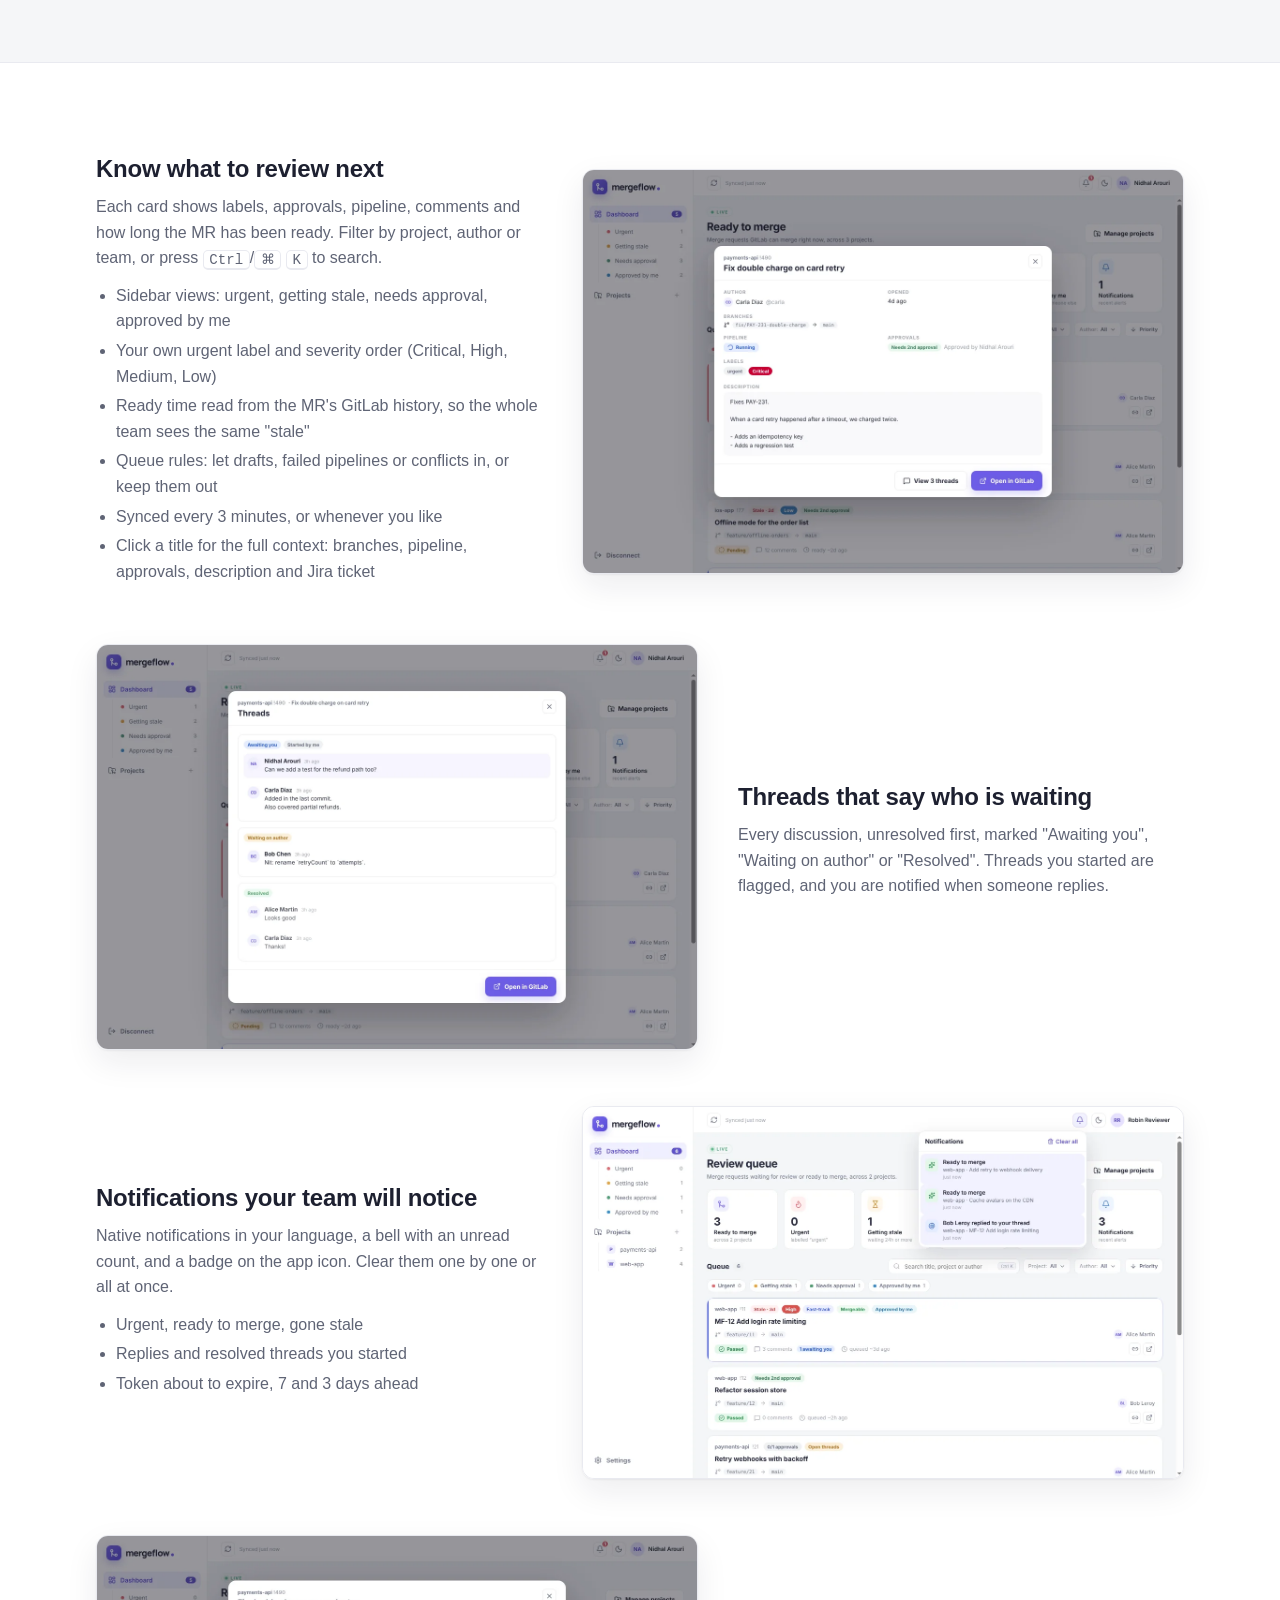
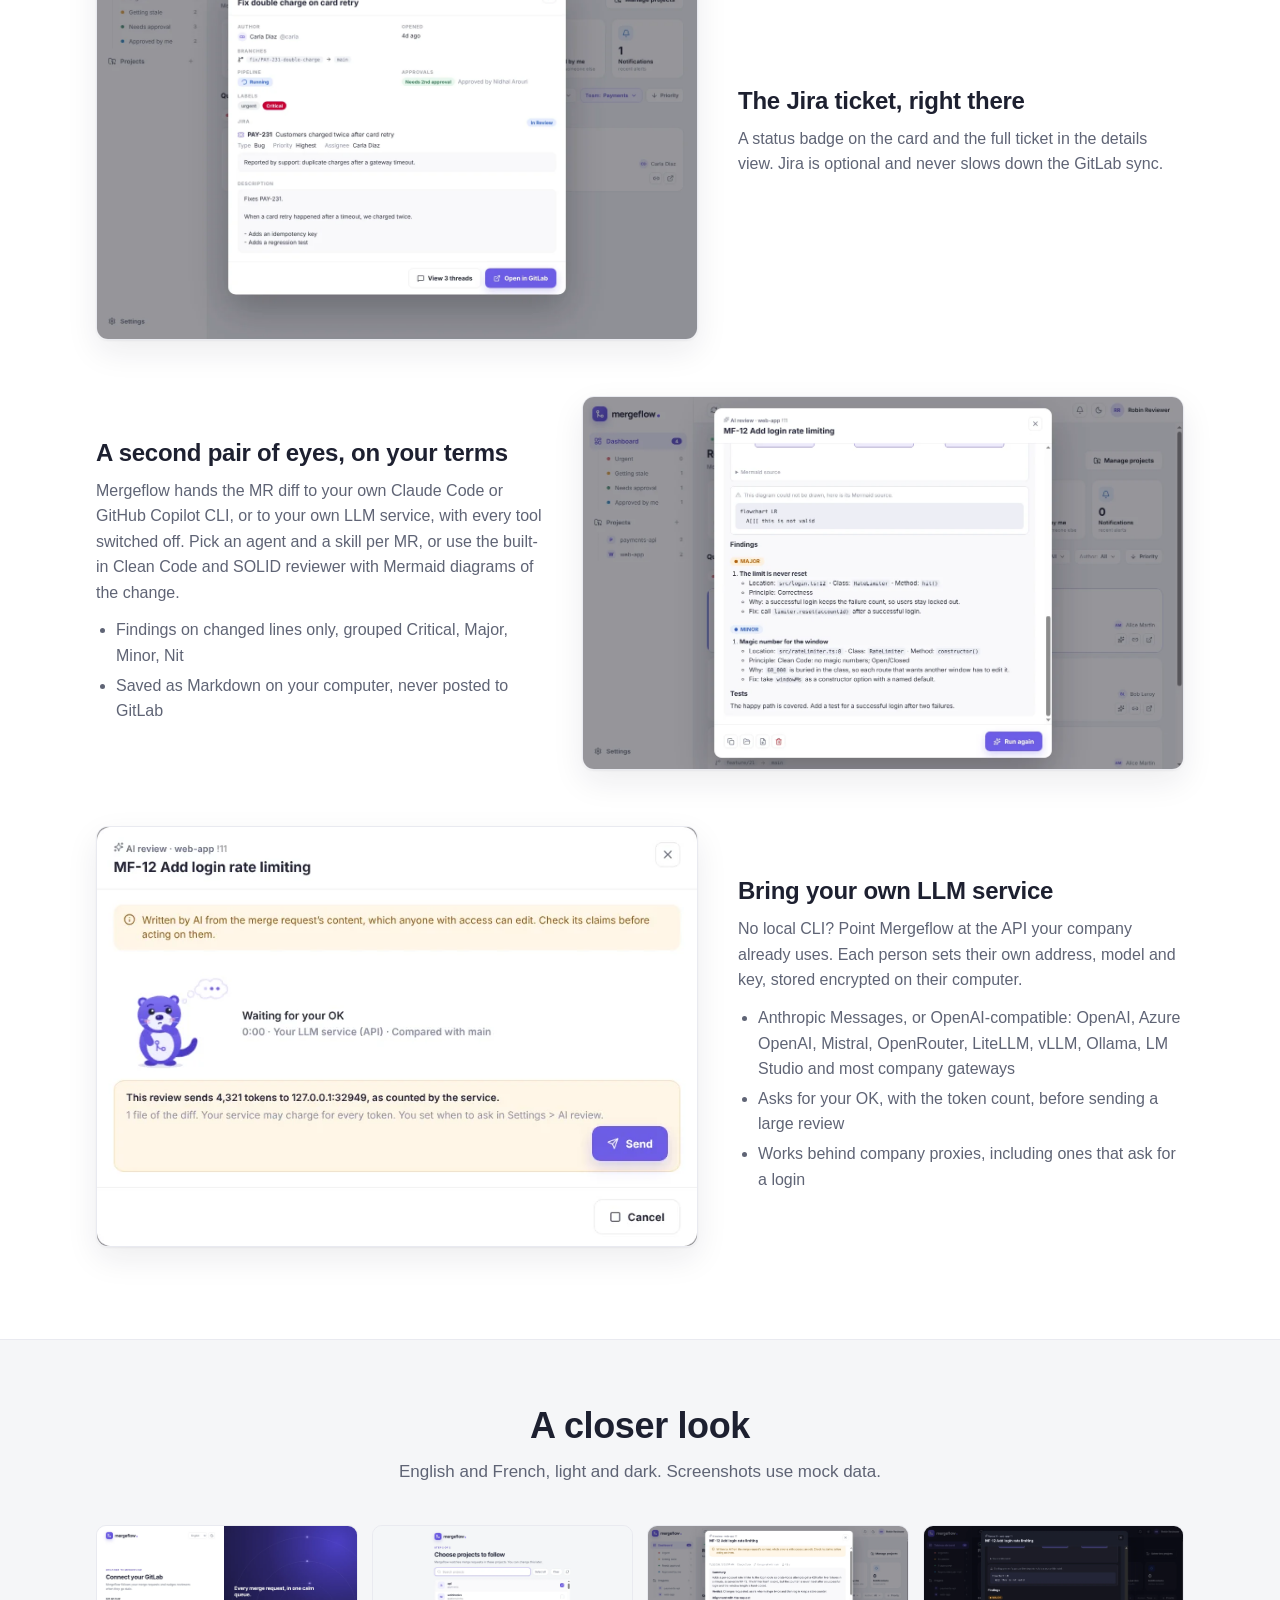
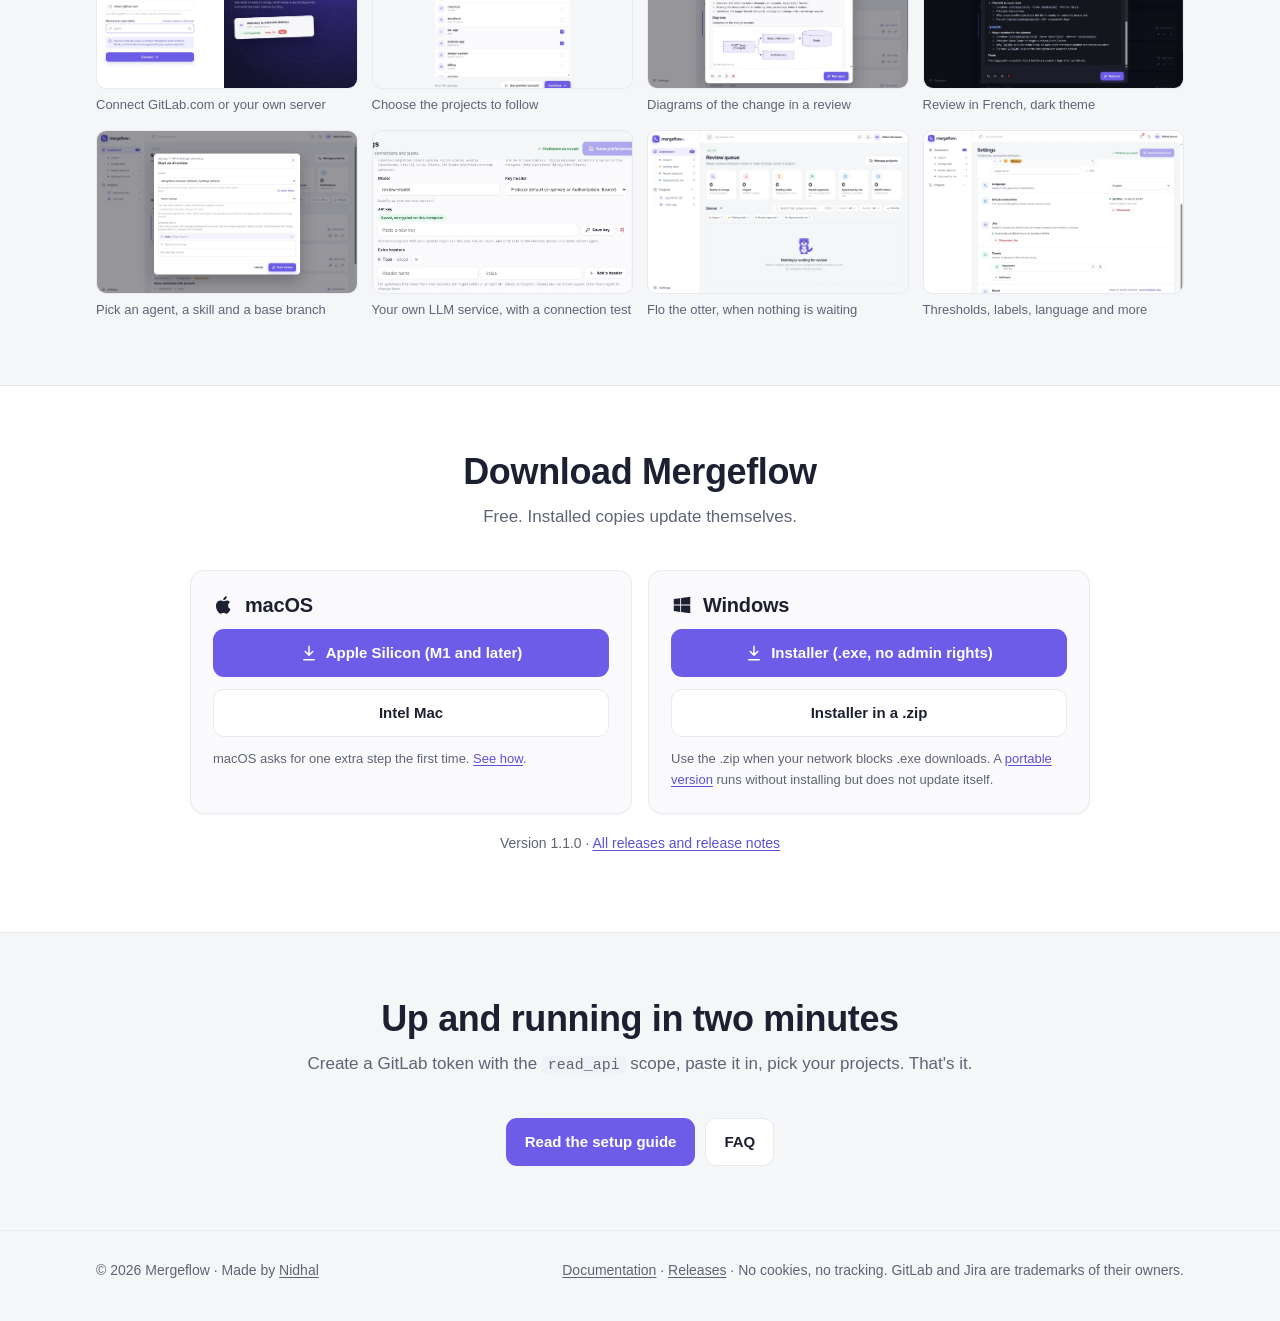
==== commit 2f5900e9: "Describe the LLM service review provider, proxy login, ready time from GitLab history and Flo on the" ====
--- a/site/index.html
+++ b/site/index.html
@@ -6,10 +6,10 @@
   <title>Mergeflow: your GitLab merge requests, in one calm queue</title>
   <meta name="title-en" content="Mergeflow: your GitLab merge requests, in one calm queue">
   <meta name="title-fr" content="Mergeflow : vos merge requests GitLab, dans une seule file">
-  <meta name="description" content="Mergeflow is a free desktop app for macOS and Windows that shows every GitLab merge request waiting for you, nudges your team about stale reviews with native notifications, shows linked Jira tickets and runs AI reviews with your own Claude Code or GitHub Copilot.">
+  <meta name="description" content="Mergeflow is a free desktop app for macOS and Windows that shows every GitLab merge request waiting for you, nudges your team about stale reviews with native notifications, shows linked Jira tickets and runs AI reviews with your own Claude Code, GitHub Copilot or LLM service.">
   <meta name="color-scheme" content="light dark">
   <meta property="og:title" content="Mergeflow">
-  <meta property="og:description" content="Every GitLab merge request that needs you, in one calm queue. Native notifications for stale reviews, Jira context and AI review.">
+  <meta property="og:description" content="Every GitLab merge request that needs you, in one calm queue. Native notifications for stale reviews, Jira context and AI review with your own CLI or LLM service.">
   <meta property="og:type" content="website">
   <meta property="og:image" content="assets/img/poster.webp">
   <link rel="icon" href="assets/img/icon.svg" type="image/svg+xml">
@@ -62,7 +62,7 @@
           <span lang="en">Watch the 1-minute tour</span><span lang="fr">Voir la visite d'une minute</span>
         </a>
       </div>
-      <p class="cta-note"><span lang="en">Read-only GitLab token · nothing leaves your computer except calls to your own GitLab and Jira</span><span lang="fr">Jeton GitLab en lecture seule · rien ne quitte votre ordinateur, sauf les appels à votre GitLab et à votre Jira</span></p>
+      <p class="cta-note"><span lang="en">Read-only GitLab token · nothing leaves your computer except calls to your own GitLab, Jira and, if you turn it on, the AI service you pick</span><span lang="fr">Jeton GitLab en lecture seule · rien ne quitte votre ordinateur, sauf les appels à votre GitLab, à votre Jira et, si vous l'activez, au service IA choisi</span></p>
       <div class="shot">
         <img src="assets/img/sidebar.webp" width="1280" height="860" alt="Mergeflow dashboard: a queue of merge requests with urgent, stale and approval status, filters and a sidebar of projects">
       </div>
@@ -80,7 +80,7 @@
         <div class="card">
           <div class="ico purple"><svg viewBox="0 0 24 24" fill="none" stroke="currentColor" stroke-width="2" stroke-linecap="round" stroke-linejoin="round" aria-hidden="true"><circle cx="6" cy="6" r="3"/><circle cx="18" cy="18" r="3"/><path d="M6 9v12M13 6h3a2 2 0 0 1 2 2v7"/></svg></div>
           <h3><span lang="en">One queue for all projects</span><span lang="fr">Une file pour tous les projets</span></h3>
-          <p><span lang="en">Open merge requests that are mergeable or waiting only on reviewers, across every project you follow, sorted urgent first, then stale, then by severity.</span><span lang="fr">Les merge requests ouvertes, fusionnables ou qui n'attendent que des relecteurs, sur tous vos projets, triées : urgentes, puis en retard, puis par gravité.</span></p>
+          <p><span lang="en">Open merge requests that are mergeable or waiting only on reviewers, across every project you follow, sorted urgent first, then stale, then by severity. You choose which states count.</span><span lang="fr">Les merge requests ouvertes, fusionnables ou qui n'attendent que des relecteurs, sur tous vos projets, triées : urgentes, puis en retard, puis par gravité. Vous choisissez les états retenus.</span></p>
         </div>
         <div class="card">
           <div class="ico amber"><svg viewBox="0 0 24 24" fill="none" stroke="currentColor" stroke-width="2" stroke-linecap="round" stroke-linejoin="round" aria-hidden="true"><path d="M6 8a6 6 0 0 1 12 0c0 7 3 9 3 9H3s3-2 3-9"/><path d="M10.3 21a1.9 1.9 0 0 0 3.4 0"/></svg></div>
@@ -99,8 +99,8 @@
         </div>
         <div class="card">
           <div class="ico green"><svg viewBox="0 0 24 24" fill="none" stroke="currentColor" stroke-width="2" stroke-linecap="round" stroke-linejoin="round" aria-hidden="true"><path d="M12 3l1.9 4.6L18.5 9l-4.6 1.9L12 15.5l-1.9-4.6L5.5 9l4.6-1.4z"/><path d="M19 15l.9 2.1L22 18l-2.1.9L19 21l-.9-2.1L16 18l2.1-.9z"/></svg></div>
-          <h3><span lang="en">AI review with your own CLI</span><span lang="fr">Revue IA avec votre propre CLI</span></h3>
-          <p><span lang="en">Run Claude Code or GitHub Copilot CLI on an MR, with your agents and skills or Mergeflow's Clean Code reviewer. Findings stay on your machine.</span><span lang="fr">Lancez Claude Code ou GitHub Copilot CLI sur une MR, avec vos agents et vos skills ou le relecteur Clean Code de Mergeflow. Les remarques restent sur votre machine.</span></p>
+          <h3><span lang="en">AI review, your model</span><span lang="fr">Revue IA, avec votre modèle</span></h3>
+          <p><span lang="en">Run Claude Code, GitHub Copilot CLI or your own LLM service on an MR, with your agents and skills or Mergeflow's Clean Code reviewer. Findings stay on your machine.</span><span lang="fr">Lancez Claude Code, GitHub Copilot CLI ou votre propre service LLM sur une MR, avec vos agents et vos skills ou le relecteur Clean Code de Mergeflow. Les remarques restent sur votre machine.</span></p>
         </div>
         <div class="card">
           <div class="ico red"><svg viewBox="0 0 24 24" fill="none" stroke="currentColor" stroke-width="2" stroke-linecap="round" stroke-linejoin="round" aria-hidden="true"><rect x="5" y="11" width="14" height="10" rx="2"/><path d="M8 11V7a4 4 0 0 1 8 0v4"/></svg></div>
@@ -142,6 +142,8 @@
           <ul>
             <li><span lang="en">Sidebar views: urgent, getting stale, needs approval, approved by me</span><span lang="fr">Vues : urgentes, bientôt en retard, à approuver, approuvées par moi</span></li>
             <li><span lang="en">Your own urgent label and severity order (Critical, High, Medium, Low)</span><span lang="fr">Votre label d'urgence et votre ordre de gravité (Critical, High, Medium, Low)</span></li>
+            <li><span lang="en">Ready time read from the MR's GitLab history, so the whole team sees the same "stale"</span><span lang="fr">Heure « prête depuis » lue dans l'historique GitLab de la MR : toute l'équipe voit le même retard</span></li>
+            <li><span lang="en">Queue rules: let drafts, failed pipelines or conflicts in, or keep them out</span><span lang="fr">Règles de la file : acceptez ou écartez brouillons, pipelines en échec et conflits</span></li>
             <li><span lang="en">Synced every 3 minutes, or whenever you like</span><span lang="fr">Synchronisé toutes les 3 minutes, ou à la demande</span></li>
             <li><span lang="en">Click a title for the full context: branches, pipeline, approvals, description and Jira ticket</span><span lang="fr">Un clic sur le titre affiche tout le contexte : branches, pipeline, approbations, description et ticket Jira</span></li>
           </ul>
@@ -177,13 +179,26 @@
       <div class="feature">
         <div class="feature-text">
           <h3><span lang="en">A second pair of eyes, on your terms</span><span lang="fr">Un deuxième avis, à vos conditions</span></h3>
-          <p><span lang="en">Mergeflow hands the MR diff to your own Claude Code or GitHub Copilot CLI, with every tool switched off. Pick an agent and a skill per MR, or use the built-in Clean Code and SOLID reviewer with Mermaid diagrams of the change.</span><span lang="fr">Mergeflow confie le diff de la MR à votre propre Claude Code ou GitHub Copilot CLI, tous les outils désactivés. Choisissez un agent et un skill par MR, ou le relecteur intégré Clean Code et SOLID, avec des diagrammes Mermaid du changement.</span></p>
+          <p><span lang="en">Mergeflow hands the MR diff to your own Claude Code or GitHub Copilot CLI, or to your own LLM service, with every tool switched off. Pick an agent and a skill per MR, or use the built-in Clean Code and SOLID reviewer with Mermaid diagrams of the change.</span><span lang="fr">Mergeflow confie le diff de la MR à votre propre Claude Code ou GitHub Copilot CLI, ou à votre propre service LLM, tous les outils désactivés. Choisissez un agent et un skill par MR, ou le relecteur intégré Clean Code et SOLID, avec des diagrammes Mermaid du changement.</span></p>
           <ul>
             <li><span lang="en">Findings on changed lines only, grouped Critical, Major, Minor, Nit</span><span lang="fr">Remarques sur les lignes modifiées uniquement, classées Critical, Major, Minor, Nit</span></li>
             <li><span lang="en">Saved as Markdown on your computer, never posted to GitLab</span><span lang="fr">Enregistrées en Markdown sur votre ordinateur, jamais publiées dans GitLab</span></li>
           </ul>
         </div>
         <img src="assets/img/review-findings.webp" width="1280" height="793" loading="lazy" alt="AI review viewer with findings grouped by severity">
+      </div>
+      <div class="feature flip">
+        <div class="feature-text">
+          <h3><span lang="en">Bring your own LLM service</span><span lang="fr">Votre propre service LLM</span></h3>
+          <p><span lang="en">No local CLI? Point Mergeflow at the API your company already uses. Each person sets their own address, model and key, stored encrypted on their computer.</span><span lang="fr">Pas de CLI sur votre poste ? Branchez Mergeflow sur l'API que votre entreprise utilise déjà. Chacun saisit son adresse, son modèle et sa clé, chiffrée sur son ordinateur.</span></p>
+          <ul>
+            <li><span lang="en">Anthropic Messages, or OpenAI-compatible: OpenAI, Azure OpenAI, Mistral, OpenRouter, LiteLLM, vLLM, Ollama, LM Studio and most company gateways</span><span lang="fr">Anthropic Messages, ou compatible OpenAI : OpenAI, Azure OpenAI, Mistral, OpenRouter, LiteLLM, vLLM, Ollama, LM Studio et la plupart des passerelles d'entreprise</span></li>
+            <li><span lang="en">Asks for your OK, with the token count, before sending a large review</span><span lang="fr">Demande votre accord, avec le nombre de tokens, avant d'envoyer une grosse revue</span></li>
+            <li><span lang="en">Works behind company proxies, including ones that ask for a login</span><span lang="fr">Fonctionne derrière un proxy d'entreprise, même s'il demande un identifiant</span></li>
+          </ul>
+        </div>
+        <img class="shot-light" src="assets/img/llm-confirm-light.webp" width="720" height="503" loading="lazy" alt="AI review waiting for your OK: Flo the otter thinks while the dialog shows how many tokens the review will send to your LLM service">
+        <img class="shot-dark" src="assets/img/llm-confirm-dark.webp" width="720" height="503" loading="lazy" alt="AI review waiting for your OK, dark theme">
       </div>
     </div>
   </section>
@@ -201,6 +216,8 @@
         <figure><a href="assets/img/review-diagrams.webp"><img src="assets/img/review-diagrams.webp" loading="lazy" width="1280" height="793" alt="AI review with Mermaid diagrams"></a><figcaption><span lang="en">Diagrams of the change in a review</span><span lang="fr">Diagrammes du changement dans une revue</span></figcaption></figure>
         <figure><a href="assets/img/review-dark-fr.webp"><img src="assets/img/review-dark-fr.webp" loading="lazy" width="1280" height="793" alt="AI review in French, dark theme"></a><figcaption><span lang="en">Review in French, dark theme</span><span lang="fr">Revue en français, thème sombre</span></figcaption></figure>
         <figure><a href="assets/img/ai-start.webp"><img src="assets/img/ai-start.webp" loading="lazy" width="1280" height="820" alt="Start an AI review: pick agent, skill and base branch"></a><figcaption><span lang="en">Pick an agent, a skill and a base branch</span><span lang="fr">Choisissez un agent, un skill et une branche de base</span></figcaption></figure>
+        <figure><a class="shot-light" href="assets/img/llm-settings-light.webp"><img src="assets/img/llm-settings-light.webp" loading="lazy" width="781" height="696" alt="Settings for your own LLM service: model, key header, API key, extra headers and token limits"></a><a class="shot-dark" href="assets/img/llm-settings-dark.webp"><img src="assets/img/llm-settings-dark.webp" loading="lazy" width="781" height="696" alt="Settings for your own LLM service: model, key header, API key, extra headers and token limits, dark theme"></a><figcaption><span lang="en">Your own LLM service, with a connection test</span><span lang="fr">Votre propre service LLM, avec un test de connexion</span></figcaption></figure>
+        <figure><a class="shot-light" href="assets/img/flo-empty-light.webp"><img src="assets/img/flo-empty-light.webp" loading="lazy" width="1180" height="753" alt="Empty queue with Flo the otter waving"></a><a class="shot-dark" href="assets/img/flo-empty-dark.webp"><img src="assets/img/flo-empty-dark.webp" loading="lazy" width="1180" height="753" alt="Empty queue with Flo the otter waving, dark theme"></a><figcaption><span lang="en">Flo the otter, when nothing is waiting</span><span lang="fr">Flo la loutre, quand rien n'attend</span></figcaption></figure>
         <figure><a href="assets/img/settings.webp"><img src="assets/img/settings.webp" loading="lazy" width="1280" height="860" alt="Settings"></a><figcaption><span lang="en">Thresholds, labels, language and more</span><span lang="fr">Seuils, labels, langue et plus</span></figcaption></figure>
       </div>
     </div>
--- a/site/assets/site.css
+++ b/site/assets/site.css
@@ -279,3 +279,12 @@
   .nav { gap: 10px; }
   .nav a { font-size: 14px; }
 }
+
+/* Screenshots taken in both themes: show the one that matches the page. */
+.shot-dark { display: none !important; }
+:root[data-theme="dark"] .shot-dark { display: block !important; }
+:root[data-theme="dark"] .shot-light { display: none !important; }
+@media (prefers-color-scheme: dark) {
+  :root:not([data-theme="light"]) .shot-dark { display: block !important; }
+  :root:not([data-theme="light"]) .shot-light { display: none !important; }
+}
